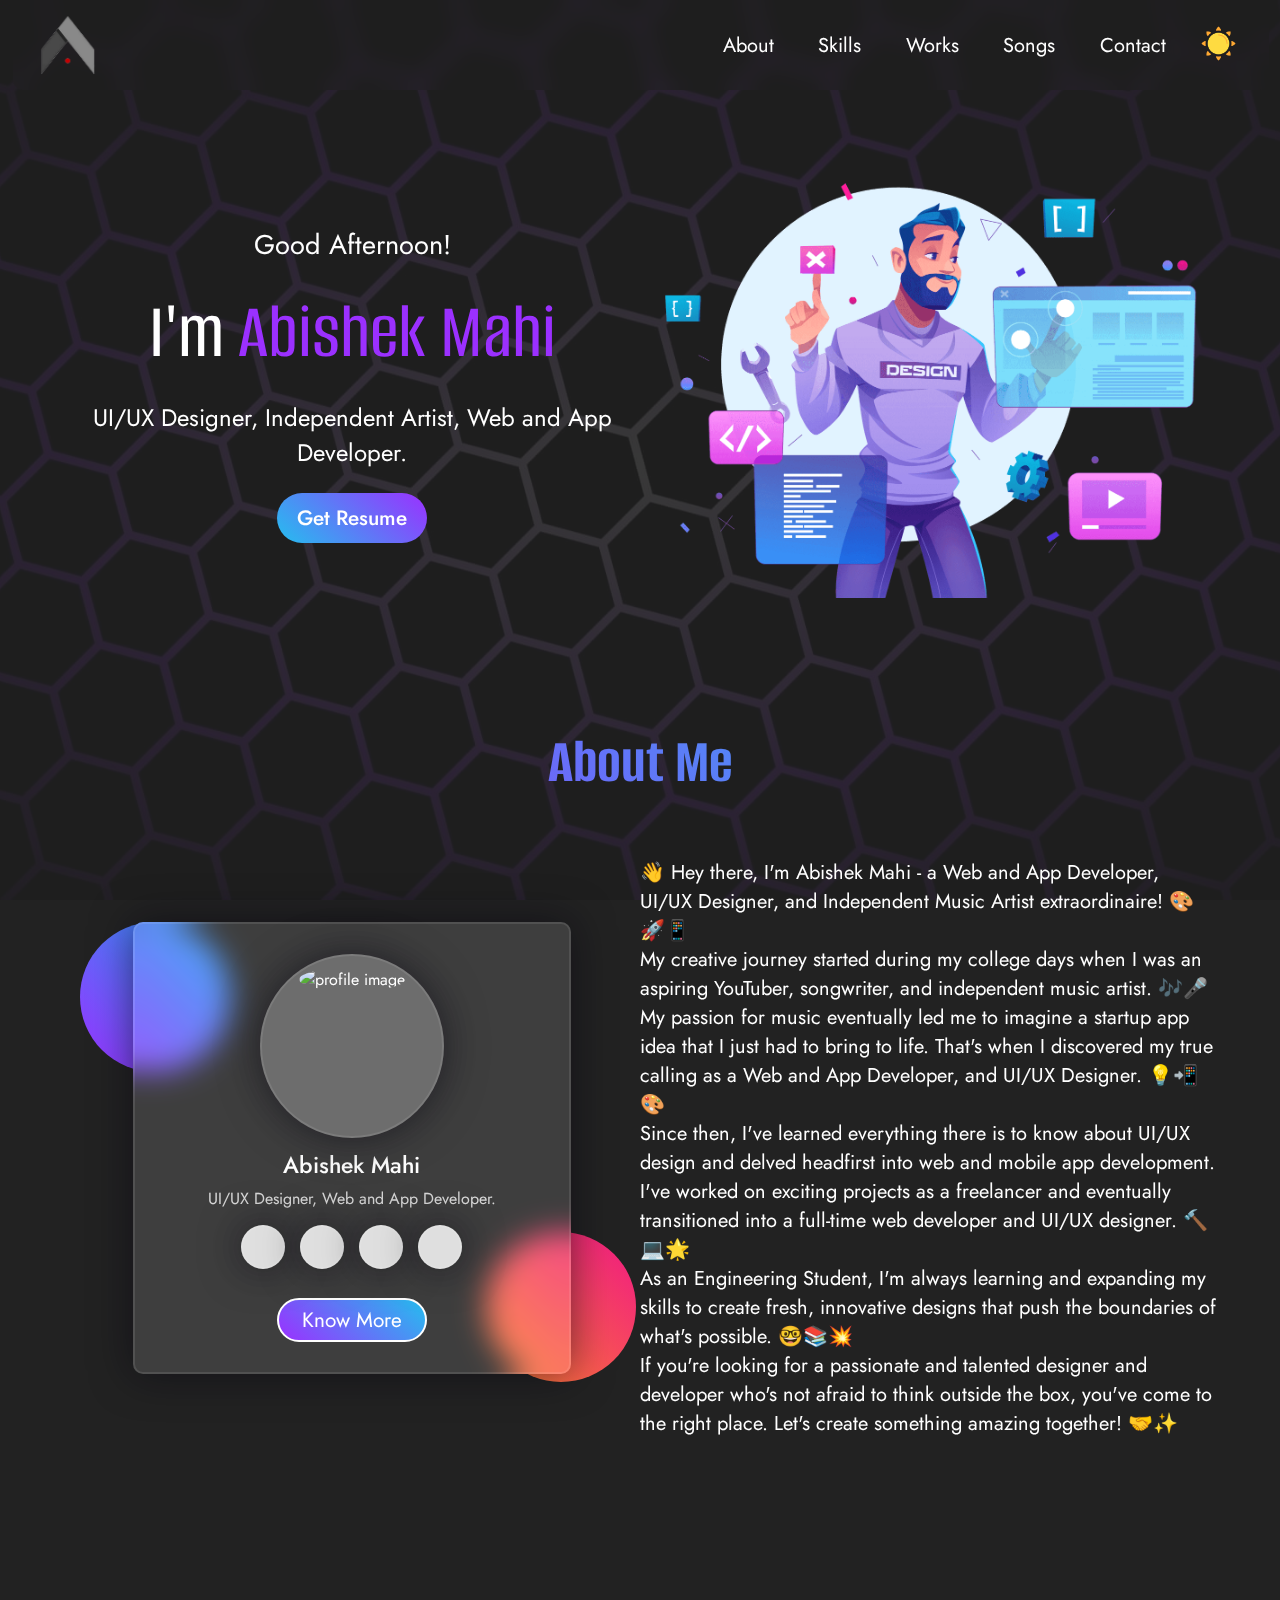
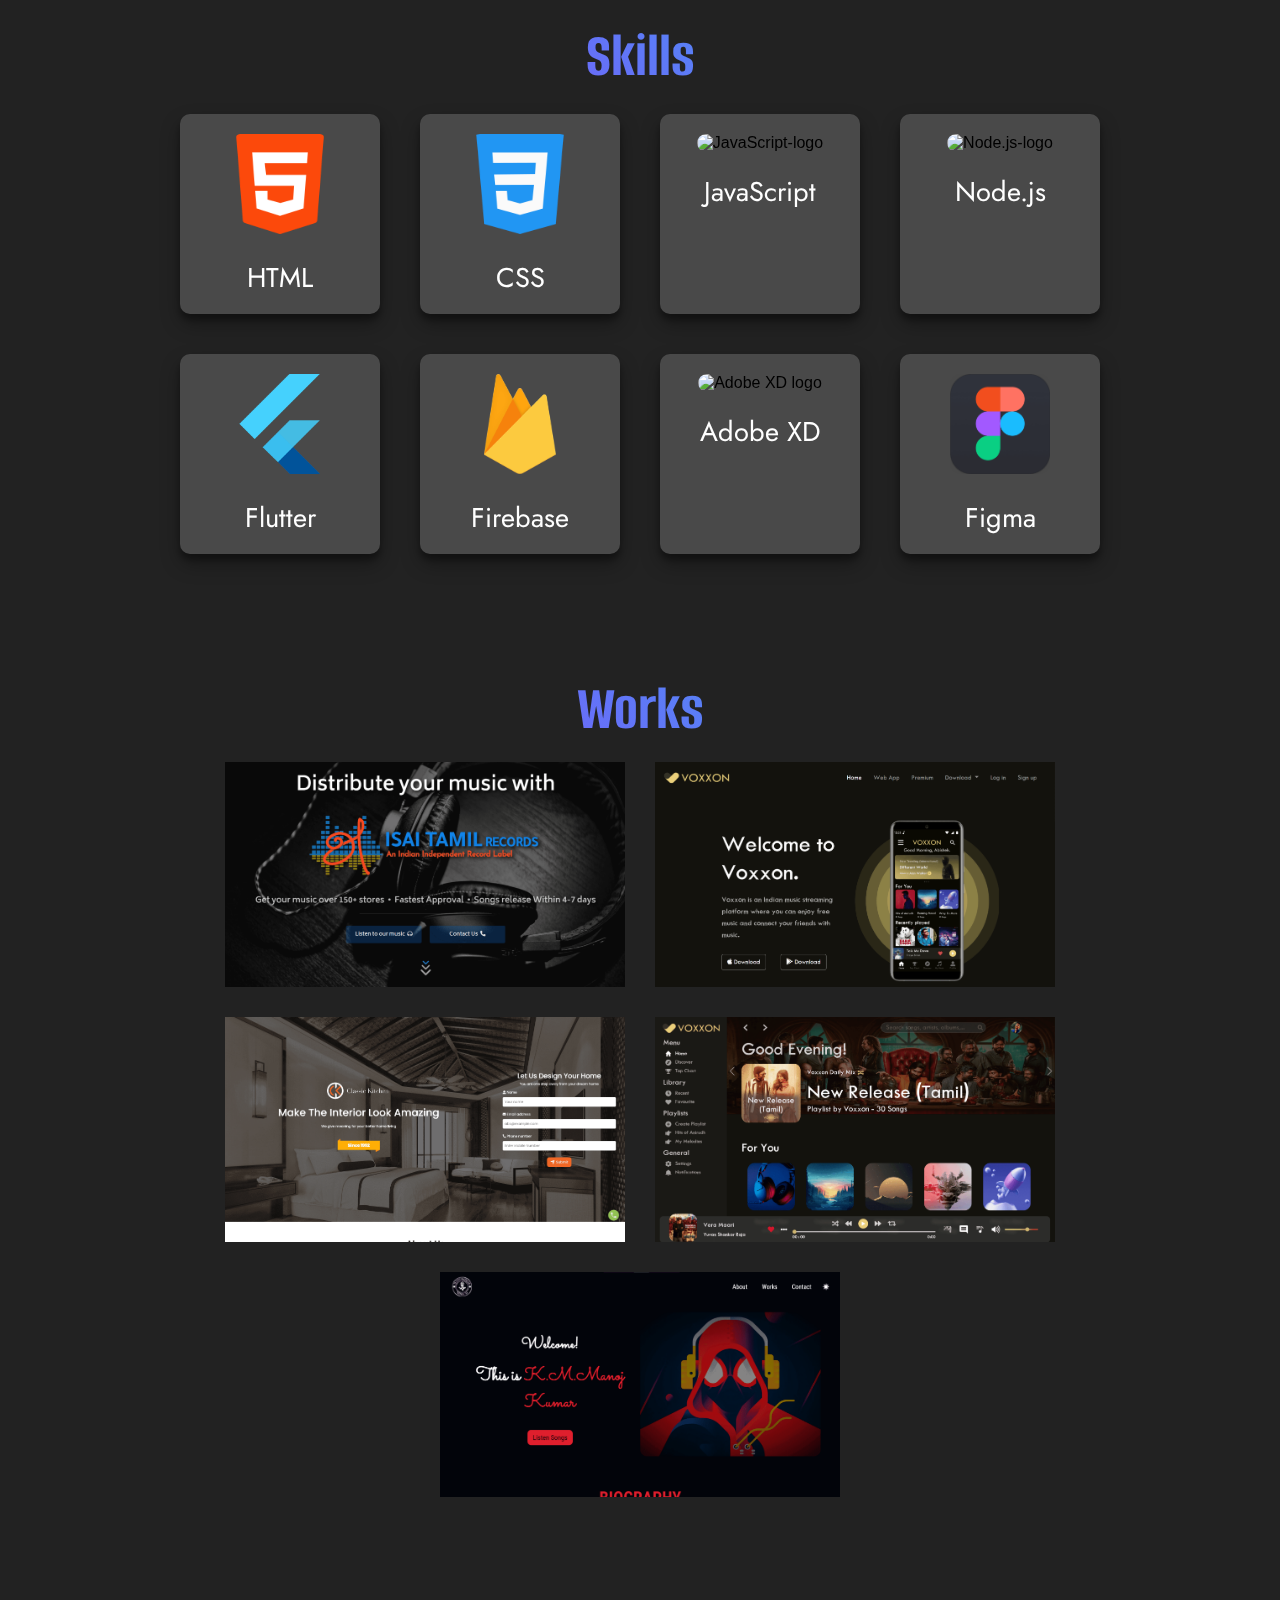
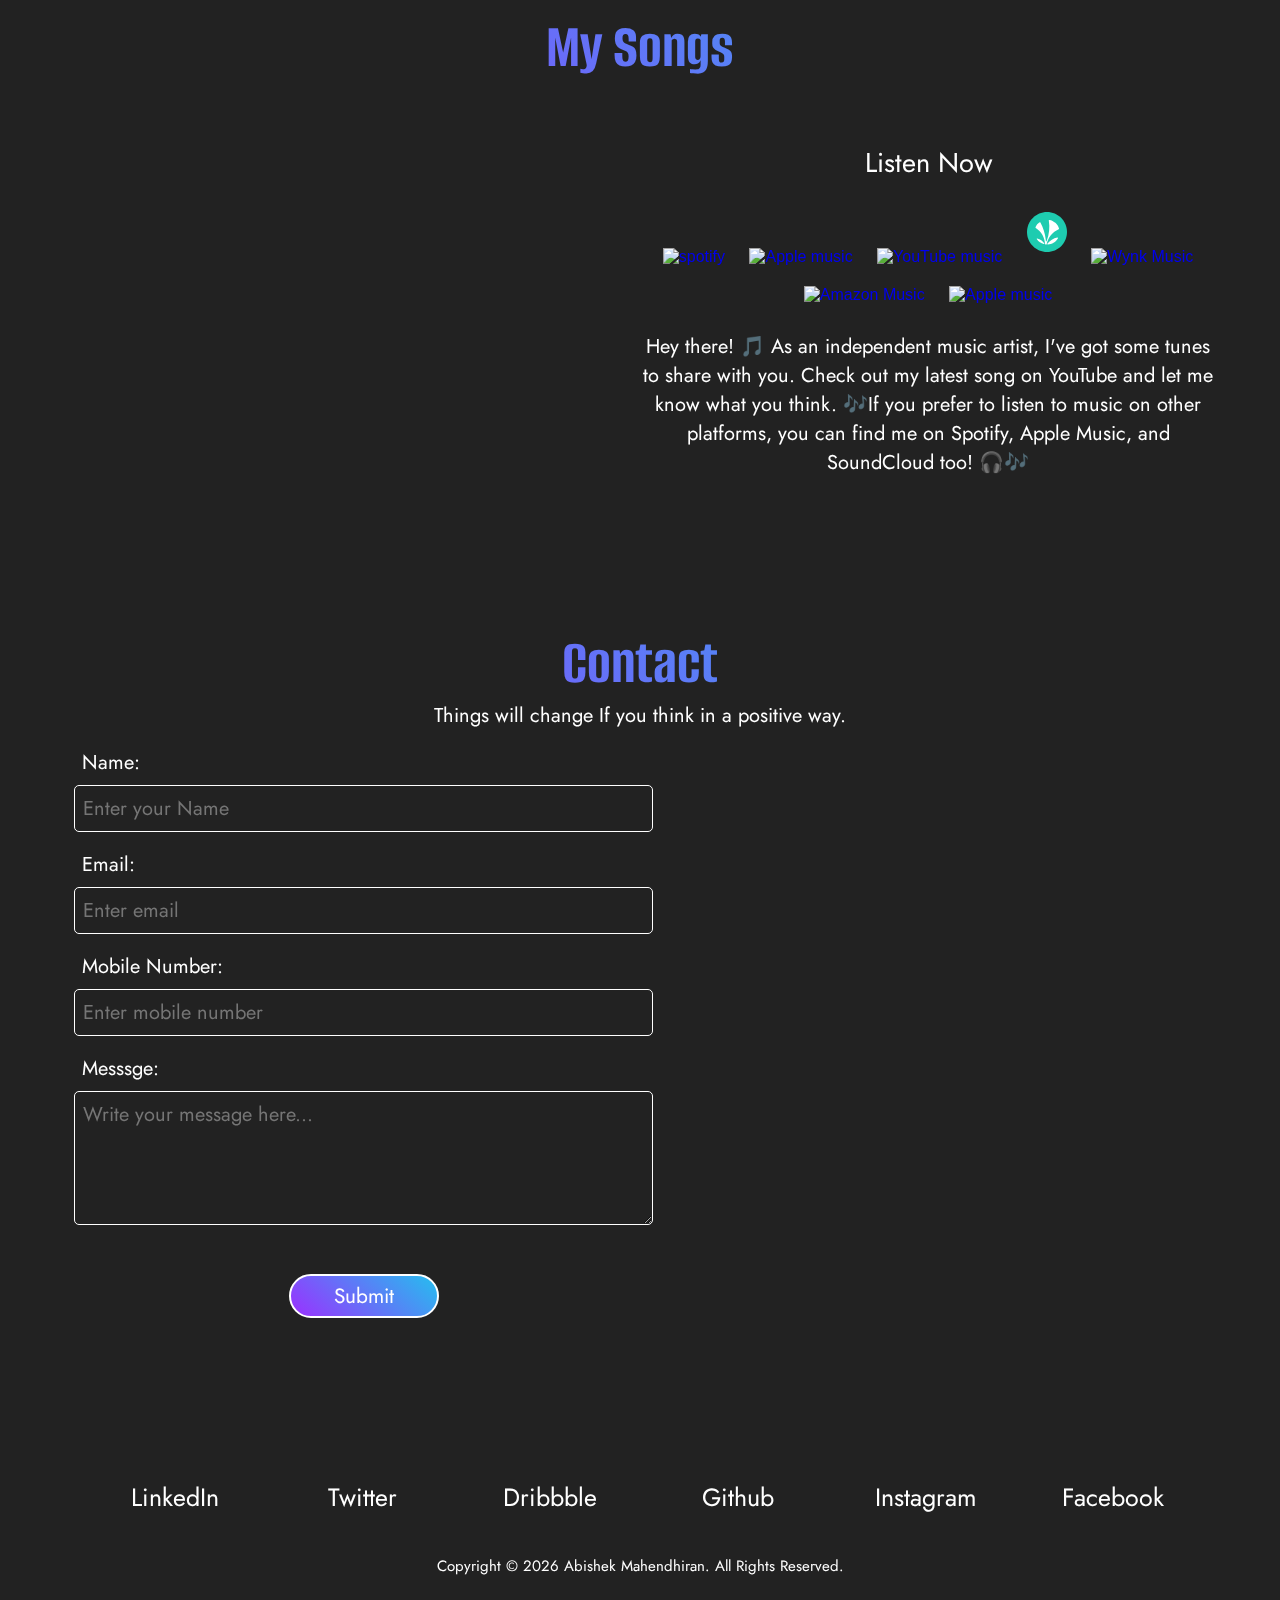
==== index.html @ 8db704c7 "node added to skills" ====
<!DOCTYPE html>
<html lang="en">

<head>
    <meta charset="UTF-8">
    <meta http-equiv="X-UA-Compatible" content="IE=edge">
    <meta name="viewport" content="width=device-width, initial-scale=1.0">
    <title>Abishek Mahi - Portfolio</title>
    <link rel="icon" type="icon" href="favicon.ico">
    <meta name="google-site-verification" content="Blu8OylqQAt1-Wk68IDbuhHdRvdyDNrObZx1v1M6JUk" />
    <meta name="description"
        content="Abishek Mahi is an Independent artist, Web Developer, UI/UX Designer and App Developer." />
    <meta name="keywords"
        content="Abishek Mahi,Abishek, artist Abishek Mahi, Abishek Mahi bio, Abishek Mahendhiran, Abishek Mahi, About Abishek Mahi, musician, Independent artist, music director Abishek Mahi, indian music artist">
    <meta name="theme-color" content="#9b30ff">
    <meta property="og:type" content="websites" />
    <meta data-n-head="ssr" data-hid="og:image" name="og:image" content="Images/icon.png">
    <meta property="og:site_name" content="Abishek Mahi">
    <meta property="og:url" content="https://abishekmahi.github.io/portfolio/">
    <meta data-n-head="ssr" data-hid="og:url" name="og:url" content="https://abishekmahi.github.io/portfolio/">
    <meta data-n-head="ssr" data-hid="og:site_name" name="og:site_name" content="Abishek Mahi">
    <meta data-n-head="ssr" data-hid="twitter:site" name="twitter:site" content="@AbishekMahi0708">
    <meta data-n-head="ssr" data-hid="twitter:creator" name="twitter:creator" content="@AbishekMahi0708">
    <!-- css -->
    <link rel="stylesheet" href="css/style.css">
    <link rel="stylesheet" href="css/mobile.css">
</head>

<body onload="loader()">
    <div id="loader">
        <lottie-player src="https://assets7.lottiefiles.com/packages/lf20_a2chheio.json" background="transparent"
            speed="1" loop autoplay>
        </lottie-player>
    </div>
    <div style="display:none;" id="main">

        <!-- background img -->
        <img class="lap-back" src="images/back.jpg" loading="lazy" alt="">
        <img class="mob-back" src="images/back mob.jpg" loading="lazy" alt="">

        <!-- home -->
        <div class="top">
            <!-- navbar -->
            <nav>
                <a class="logo" href=""><img src="images/Abi icon.png" title="Abishek Mahi Logo" loading="lazy"
                        alt="Abishek_Mahi_logo"></a>
                <ul>
                    <li><a title="About" href="index.html#about">About</a></li>
                    <li><a title="Skills" href="index.html#skills">Skills</a></li>
                    <li><a title="Works" href="index.html#works">Works</a></li>
                    <li><a title="Songs" href="index.html#songs">Songs</a></li>
                    <li><a title="Contact" href="index.html#contact">Contact</a></li>
                </ul>
                <div title="Change Theme" class="nav-icons">
                    <img src="images/sun.png" id="daynight">
                    <i id="menu" class="top-icons fas fa-bars"></i>
                </div>
            </nav>

            <div class="menu_slider menu_close">
                <div class="menu-open-top">
                    <a class="logo" href=""><img src="images/Abi icon.png" loading="lazy" alt="Abishek_Mahi_logo"></a>
                    <i id="menu_back" class="fas fa-times"></i>
                </div>
                <ul>
                    <li><a title="About" href="index.html#about">About</a></li>
                    <li><a title="Skills" href="index.html#skills">Skills</a></li>
                    <li><a title="Works" href="index.html#works">Works</a></li>
                    <li><a title="Songs" href="index.html#songs">Songs</a></li>
                    <li><a title="Contact" href="index.html#contact">Contact</a></li>
                </ul>
            </div>

            <!-- topcontent -->
            <div id="home" class="topcontent">
                <div class="toptext">
                    <h3 id="autoGreetings"></h3>
                    <h1>I'm <span class="abi">Abishek Mahi</span></h1>
                    <p class="toppara">UI/UX Designer, Independent Artist, Web and App Developer.</p>
                    <a title="Get Resume" href="Abishek M Resume - 20 Jan 2023.pdf"><button class="getbtn">Get
                            Resume</button></a>
                </div>
                <div class="topimg">
                    <img class="img1" src="images/developer.png" loading="lazy" alt="">
                </div>
            </div>
        </div>

        <!-- About -->
        <div id="about">
            <h2>About Me</h2>
            <div class="abt-row">
                <div class="abt-card">
                    <div class="background">
                        <div class="shape"></div>
                        <div class="shape"></div>
                    </div>
                    <div class="wrapper">
                        <div class="img-area">
                            <div class="inner-area">
                                <img title="Abishek Mahi" src="https://i.postimg.cc/0jt0T6bY/Abishek-Mahi.jpg"
                                    loading="lazy" alt="profile image">
                            </div>
                        </div>

                        <div class="name">Abishek Mahi</div>
                        <div class="about">
                            UI/UX Designer, Web and App Developer.
                        </div>
                        <div class="social-icons">
                            <a href="https://www.youtube.com/c/AbishekMahi/"><i style="color: #FF0000;"
                                    class="fab fa-youtube"></i></a>
                            <a href="https://open.spotify.com/artist/6qub72ZQpOzA200OojDwg3"><i style="color: #1ED760;"
                                    class="fab fa-spotify"></i></a>
                            <a href="https://www.instagram.com/abishek_mahi"><i style="color: #ea4c89;"
                                    class="fab fa-instagram"></i></a>
                            <a href="https://www.linkedin.com/in/abishekmahi"><i style="color: #007BB5;"
                                    class="fab fa-linkedin"></i></a>

                        </div>
                        <a target="_blank" title="Know More" href="https://g.co/kgs/PVmCHF"><button
                                class="more-btn">Know
                                More</button>
                        </a>
                    </div>
                </div>

                <div class="abt-txt">
                    <p>
                        👋 Hey there, I'm Abishek Mahi - a Web and App Developer, UI/UX Designer, and Independent Music
                        Artist extraordinaire! 🎨🚀📱<br>

                        My creative journey started during my college days when I was an aspiring YouTuber, songwriter,
                        and independent music artist. 🎶🎤 My passion for music eventually led me to imagine a startup
                        app idea that I just had to bring to life. That's when I discovered my true calling as a Web and
                        App Developer, and UI/UX Designer. 💡📲🎨<br>

                        Since then, I've learned everything there is to know about UI/UX design and delved headfirst
                        into web and mobile app development. I've worked on exciting projects as a freelancer and
                        eventually transitioned into a full-time web developer and UI/UX designer. 🔨💻🌟 <br>

                        As an Engineering Student, I'm always learning and expanding my skills to create fresh,
                        innovative designs that push the boundaries of what's possible. 🤓📚💥 <br>

                        If you're looking for a passionate and talented designer and developer who's not afraid to think
                        outside the box, you've come to the right place. Let's create something amazing together! 🤝✨
                    </p>
                    <!-- <p>Hello Guys 👋, this is Abishek Mahendhiran (Abishek Mahi). I am a Web Developer, App Developer,
                        UI/UX Designer and Independent Artist. I started my career as a YouTuber and as a Songwriter
                        during my college days. Until my college 3rd year I'm not even a programmer, then I started
                        learning UI/UX to design the startup app idea that sticks in my mind. Later I tried to change
                        that design
                        to the working prototype and yes that's the point I started my web and mobile app developing
                        journey. As a freelancer I had worked in many projects I learned more from that.
                        Currently, I am working as a full time web developer and UI/UX designer.
                        <br> But as an Engineering Student, I learn a lot every day!</p> 
                    Hello Guys, this is Abishek Mahendhiran (Abishek Mahi). I am a Web Developer, App Developer,
                    UI/UX Designer and the Founder of India Music Label “Isai Tamil Records”.
                    Main motto of our company is to help independent artists and content creators through worldwide.
                    I started my career as a YouTuber and as a Songwriter. But I can't promote Myself as a content
                    creator. Then I Started My new independent Record Label (Isai Tamil Records) to help to distribute
                    and promote the independent artist's songs and albums.
                    But as an Engineering Student, I learn a lot every day!-->
                </div>
            </div>
        </div>

        <!-- Skills -->
        <div id="skills" class="skills">
            <h2>Skills</h2>
            <div class="cards">
                <div title="HTML" class="skill-card">
                    <img class="skill-img" src="images/html-5.png" loading="lazy" alt="HTML Logo">
                    <h3>HTML</h3>
                </div>
                <div title="CSS" class="skill-card">
                    <img class="skill-img" src="images/css-3.png" loading="lazy" alt="CSS Logo">
                    <h3>CSS</h3>
                </div>
                <div title="JavaScript" class="skill-card">
                    <img class="skill-img" src="https://upload.wikimedia.org/wikipedia/commons/6/6a/JavaScript-logo.png"
                        loading="lazy" alt="JavaScript-logo">
                    <h3>JavaScript</h3>
                </div>
                <div title="Node.js" class="skill-card">
                    <img class="skill-img" src="https://erdincuzun.com/wp-content/uploads/svg/nodejs.svg" loading="lazy"
                        alt="Node.js-logo">
                    <h3>Node.js</h3>
                </div>
                <div title="Flutter" class="skill-card">
                    <img class="skill-img" src="images/flutter.png" loading="lazy" alt="Flutter Logo">
                    <h3>Flutter</h3>
                </div>
                <div title="Firebase" class="skill-card">
                    <img class="skill-img" src="images/firebase.png" loading="lazy" alt="Firebase Logo">
                    <h3>Firebase</h3>
                </div>
                <div title="Adobe XD" class="skill-card">
                    <img class="skill-img"
                        src="https://play-lh.googleusercontent.com/kaox1VteLsWAuNxPxhm8t4llaoyFhxzDjo9g4Hdf92bKdT_Sn6Yrdku6rApuc5ktirw"
                        loading="lazy" alt="Adobe XD logo">
                    <h3>Adobe XD</h3>
                </div>
                <div title="Figma" class="skill-card">
                    <img class="skill-img" src="images/figma.png" loading="lazy" alt="Figma Logo">
                    <h3>Figma</h3>
                </div>
            </div>
        </div>

        <!-- Works -->
        <div id="works">
            <h2>Works</h2>

            <div class="work-cards">
                <div title="Isai Tamil Records" class="container">
                    <img src="images/itr.png" loading="lazy" alt="Isai Tamil Records" class="works-img"
                        style="width:100%">
                    <div class="middle">
                        <a target="_blank" href="https://isaitamilrecords.com/"><button class="site-btn"><i
                                    class="fas fa-globe"></i>View site</button></a>
                    </div>
                </div>
                <div title="Voxxon" class="container">
                    <img src="images/voxxon home.png" loading="lazy" alt="Voxxon" class="works-img" style="width:100%">
                    <div class="middle">
                        <a target="_blank" href="https://abishekmahi.github.io/voxxon/"><button class="site-btn"><i
                                    class="fas fa-globe"></i>View site</button></a>
                    </div>
                </div>
                <div title="Classic Kitchen Landing" class="container">
                    <img src="images/ck.png" loading="lazy" alt="Classic Kitchen Landing" class="works-img"
                        style="width:100%">
                    <div class="middle">
                        <a target="_blank" href="https://classickitchen.in/interiorDesigner/"><button
                                class="site-btn"><i class="fas fa-globe"></i>View site</button></a>
                    </div>
                </div>
                <div title="Voxxon player" class="container">
                    <img src="images/voxxon player.png" loading="lazy" alt="Voxxon player" class="works-img"
                        style="width:100%">
                    <div class="middle">
                        <a target="_blank" href="https://abishekmahi.github.io/voxxon/webapp"><button
                                class="site-btn"><i class="fas fa-globe"></i>View site</button></a>
                    </div>
                </div>
                <div title="K.M.Manojkumar" class="container">
                    <img src="images/kmm.png" loading="lazy" alt="K.M.Manojkumar" class="works-img" style="width:100%">
                    <div class="middle">
                        <a target="_blank" href="https://abishekmahi.github.io/kmmanojkumar/"><button
                                class="site-btn"><i class="fas fa-globe"></i>View site</button></a>
                    </div>
                </div>
            </div>
        </div>

        <!-- music -->
        <div id="songs">
            <h2>My Songs</h2>
            <div class="abt-row">
                <div class="abt-card ">
                    <div class="vid-cont">
                        <iframe class="video" src="https://www.youtube.com/embed/QVRit_WzZxk" frameborder="0"
                            allowfullscreen></iframe>
                    </div>
                </div>
                <div class="abt-txt" style="text-align: center;">
                    <h3>Listen Now</h3>
                    <div class="music-icons">
                        <a title="Spotify" target="_blank"
                            href="https://open.spotify.com/track/58VwCBQbj6N4i6i3Av7UdQ"><img width="40" loading="lazy"
                                src="https://cdn-icons-png.flaticon.com/512/174/174872.png" alt="spotify"></a>
                        <a title="Apple Music" target="_blank"
                            href="https://music.apple.com/in/album/dhooram-pogindrai-feat-sibi-chakravarthi/1580180527?i=1580180529"><img
                                width="40" loading="lazy" src="https://music.apple.com/assets/favicon/favicon-180.png"
                                alt="Apple music"></a>
                        <a title="YouTube Music" target="_blank"
                            href="https://music.youtube.com/watch?v=7m4AQy1QlSA&feature=share"><img width="40"
                                loading="lazy" src="https://music.youtube.com/img/favicon_144.png"
                                alt="YouTube music"></a>
                        <a title="JioSaavn" target="_blank"
                            href="https://www.jiosaavn.com/song/Dhooram-Pogindrai/SAkOQEBAdQQ?autoplay=enabled"><img
                                width="40" loading="lazy" src="images/jiosaavn.svg" alt="JioSaavn"></a>
                        <a title="Wynk Music" target="_blank"
                            href="https://wynk.in/music/song/dhooram-pogindrai/ab_5059552189744_UKJ8H2103069?autoplay=true"><img
                                width="40" loading="lazy"
                                src="https://wynk.in/_next/static/media/icon-384x384.522e458f.png" alt="Wynk Music"></a>
                        <a title="Amazon Music" target="_blank"
                            href="https://music.amazon.in/albums/B09BTS335G?marketplaceId=A3K6Y4MI8GDYMT&musicTerritory=IN&ref=dm_sh_hpgSBMvBPkhGOAHQVIcrjnPWR"><img
                                width="40" loading="lazy"
                                src="https://d5fx445wy2wpk.cloudfront.net/icons/amznMusic_favicon.png"
                                alt="Amazon Music"></a>
                        <a title="Resso" target="_blank" href="https://m.resso.com/Zs8Lc1W1x/"><img width="40"
                                loading="lazy" src="https://lf16-fe.resso.me/obj/anote-fe/img/favicon-resso-renew.png"
                                alt="Apple music"></a>

                    </div> <br>
                    <p>Hey there! 🎵 As an independent music artist, I've got some tunes to share with you. Check out my
                        latest song on YouTube and let me know what you think. 🎶If you prefer to listen to music on
                        other platforms, you can find me on Spotify, Apple Music, and SoundCloud too! 🎧🎶</p>
                </div>
            </div>

        </div>

        <!-- contact -->
        <div id="contact">
            <h2>Contact</h2>
            <p>Things will change If you think in a positive way.</p>
            <div class="form-row">
                <lottie-player class="msg-lottie" src="https://assets1.lottiefiles.com/private_files/lf30_egxsy0o3.json"
                    background="transparent" speed="1" loop autoplay>
                </lottie-player>
                <form class="gform pure-form pure-form-stacked" method="POST" data-email="abishekmas0708@gmail.com"
                    action="https://script.google.com/macros/s/AKfycbxSwDF4gxDsz-myv-yreoQy7iJfExe3Rif_8zUSwtUOERcRe-FuumDPbSFWLwAOZZWL/exec">
                    <div class="form-elements">

                        <div class="form-content">
                            <label for="name">Name:</label>
                            <input name="name" type="text" id="name" required="" placeholder="Enter your Name">
                        </div>
                        <div class="form-content">
                            <label for="email">Email:</label>
                            <input name="email " type="email" required="" placeholder="Enter email">
                        </div>
                        <div class="form-content">
                            <label for="mobile">Mobile Number:</label>
                            <input name="phone" type="tel" required="" placeholder="Enter mobile number">
                        </div>
                        <div class="form-content">
                            <label for="messege">Messsge:</label>
                            <textarea name="message" required="" rows="4" placeholder="Write your message here..."
                                cols="4"></textarea>
                        </div>
                        <br>
                        <div class="form-content submit">
                            <input id="button" onclick="myFunction()" class="more-btn" type="submit" value="Submit">
                        </div>
                    </div>
                    <!-- -->
                    <!-- Thankyou_message --><br>
                    <div class="thankyou_message" style="display:none;">
                        <center>
                            <div class="thanks" style="padding: 0; width: 20rem;">
                                <lottie-player src="https://assets7.lottiefiles.com/packages/lf20_m3ixidnq.json"
                                    background="transparent" speed="1" loop autoplay>
                                </lottie-player>
                            </div>
                        </center>
                        <h3>Thank You, <span id="demo"></span>
                            <script>
                                function myFunction() {
                                    var x = document.getElementById("name").value;
                                    document.getElementById("demo").innerHTML = x;
                                }
                            </script>
                            <br> Your form submitted succesfully.
                        </h3>
                        <br>
                        <!-- <a href="index.html"><button class="more-btn">Submit again</button></a> -->
                    </div>
                </form>
            </div>

        </div>
        <div class="bottom">
            <div class="footlink">
                <a class="footer-link li" href="https://www.linkedin.com/in/abishekmahi"><i
                        class="fab fa-linkedin"></i>LinkedIn</a>
                <a class="footer-link tw" href="https://twitter.com/AbishekMahi0708"><i class="fab fa-twitter"
                        aria-hidden="true"></i>Twitter</a>
                <a class="footer-link db" href="https://dribbble.com/abishekmahi"><i
                        class="fab fa-dribbble"></i>Dribbble</a>
                <a class="footer-link gh" href="https://github.com/AbishekMahi"><i class="fab fa-github"></i>Github</a>
                <a class="footer-link ig" href="https://www.instagram.com/abishek_mahi"><i
                        class="fab fa-instagram"></i>Instagram</a>
                <a class="footer-link fb" href="https://facebook.com/AbishekMahi0708"><i
                        class="fab fa-facebook"></i>Facebook</a>
            </div>
            <p>Copyright © <g id="year"></g> Abishek Mahendhiran. All Rights Reserved.</p>

        </div>
    </div>
    <script data-cfasync="false" type="text/javascript">
        (function () {
            function validEmail(email) {
                var re = /^([\w-]+(?:\.[\w-]+)*)@((?:[\w-]+\.)*\w[\w-]{0,66})\.([a-z]{2,6}(?:\.[a-z]{2})?)$/i;
                return re.test(email);
            }

            function validateHuman(honeypot) {
                if (honeypot) {
                    console.log("Robot Detected!");
                    return true;
                } else {
                    console.log("Welcome Human!");
                }
            }

            function getFormData(form) {
                var elements = form.elements;

                var fields = Object.keys(elements).filter(function (k) {
                    return (elements[k].name !== "honeypot");
                }).map(function (k) {
                    if (elements[k].name !== undefined) {
                        return elements[k].name;
                    } else if (elements[k].length > 0) {
                        return elements[k].item(0).name;
                    }
                }).filter(function (item, pos, self) {
                    return self.indexOf(item) == pos && item;
                });

                var formData = {};
                fields.forEach(function (name) {
                    var element = elements[name];
                    formData[name] = element.value;
                    if (element.length) {
                        var data = [];
                        for (var i = 0; i < element.length; i++) {
                            var item = element.item(i);
                            if (item.checked || item.selected) {
                                data.push(item.value);
                            }
                        }
                        formData[name] = data.join(', ');
                    }
                });

                // add form-specific values into the data
                formData.formDataNameOrder = JSON.stringify(fields);
                formData.formGoogleSheetName = form.dataset.sheet || "Sheet1"; // default sheet name
                formData.formGoogleSendEmail = form.dataset.email || ""; // no email by default

                console.log(formData);
                return formData;
            }

            function handleFormSubmit(event) {
                event.preventDefault();
                var form = event.target;
                var data = getFormData(form);
                if (data.email && !validEmail(data.email)) {
                    var invalidEmail = form.querySelector(".email-invalid");
                    if (invalidEmail) {
                        invalidEmail.style.display = "block";
                        return false;
                    }
                } else {
                    disableAllButtons(form);
                    var url = form.action;
                    var xhr = new XMLHttpRequest();
                    xhr.open('POST', url);
                    xhr.setRequestHeader("Content-Type", "application/x-www-form-urlencoded");
                    xhr.onreadystatechange = function () {
                        console.log(xhr.status, xhr.statusText);
                        console.log(xhr.responseText);
                        var formElements = form.querySelector(".form-elements")
                        if (formElements) {
                            formElements.style.display = "none"; // hide form
                        }
                        var thankYouMessage = form.querySelector(".thankyou_message");
                        if (thankYouMessage) {
                            thankYouMessage.style.display = "block";
                        }
                        return;
                    };
                    var encoded = Object.keys(data).map(function (k) {
                        return encodeURIComponent(k) + "=" + encodeURIComponent(data[k]);
                    }).join('&');
                    xhr.send(encoded);
                }
            }

            function loaded() {
                console.log("Contact form submission handler loaded successfully.");
                var forms = document.querySelectorAll("form.gform");
                for (var i = 0; i < forms.length; i++) {
                    forms[i].addEventListener("submit", handleFormSubmit, false);
                }
            };
            document.addEventListener("DOMContentLoaded", loaded, false);

            function disableAllButtons(form) {
                var buttons = form.querySelectorAll("#button");
                for (var i = 0; i < buttons.length; i++) {
                    buttons[i].disabled = true;
                }
            }
        })();
    </script>
    <script src="https://kit.fontawesome.com/0b889a295e.js" crossorigin="anonymous"></script>

    <script>
        // Day and Night
        var daynight = document.getElementById("daynight");
        daynight.onclick = function () {
            document.body.classList.toggle("dark_mode");
            if (document.body.classList.contains("dark_mode")) {
                daynight.src = "images/moon.png"
            } else {
                daynight.src = "images/sun.png"
            }
        }

        // access menu button
        const menuBtn = document.querySelector('#menu');
        const menuSection = document.querySelector('.menu_slider');
        menuBtn.addEventListener('click', () => {
            menuSection.classList.add('menu_open');
        })
        // back from menu to home
        const menuToHomeBtn = document.querySelector('#menu_back');
        menuToHomeBtn.addEventListener('click', () => {
            menuSection.classList.remove('menu_open');
        })

        // Greatings
        var myDate = new Date();
        var hrs = myDate.getHours();
        var greet;
        if (hrs < 12)
            greet = 'Good Morning!';
        else if (hrs >= 12 && hrs <= 17)
            greet = 'Good Afternoon!';
        else if (hrs >= 17 && hrs <= 24)
            greet = 'Good Evening!';
        document.getElementById('autoGreetings').innerHTML = '<h3>' + greet + '</h3>';

        // year change
        const d = new Date();
        let year = d.getFullYear();
        document.getElementById("year").innerHTML = year;
    </script>
    <script src="https://unpkg.com/@lottiefiles/lottie-player@latest/dist/lottie-player.js"></script>
    <script src="https://ajax.googleapis.com/ajax/libs/jquery/3.5.1/jquery.min.js"></script>
    <script>
        var myVar;

        function loader() {
            myVar = setTimeout(showPage);
        }

        function showPage() {
            document.getElementById("loader").style.display = "none";
            document.getElementById("main").style.display = "block";
        }
    </script>
</body>

</html>
---- css/style.css ----
@import url('https://fonts.googleapis.com/css2?family=Sacramento&display=swap');
@import url('https://fonts.googleapis.com/css2?family=Jost:ital,wght@0,300;0,400;0,500;0,600;0,700;0,800;1,300;1,400;1,500;1,600;1,700;1,800&display=swap');
@import url('https://fonts.googleapis.com/css2?family=Satisfy&display=swap');
@import url('https://fonts.googleapis.com/css2?family=Alumni+Sans:ital,wght@0,100;0,200;0,300;0,400;0,500;0,600;0,700;0,800;0,900;1,100;1,200;1,300;1,400;1,500;1,600;1,700;1,800;1,900&display=swap');

* {
    margin: 0;
    padding: 0;
    scroll-behavior: smooth;
}

::selection {
    color: #ffffff;
    background-color: #9b30ff;
    text-shadow: #33322f;
}

/*******   Scrollbar   *******/

::-webkit-scrollbar {
    width: 10px;
}

::-webkit-scrollbar-track {
    border-radius: 10px;
}

::-webkit-scrollbar-thumb {
    background: rgba(83, 83, 83, 0.5);
    border-radius: 10px;
    opacity: 60%;
}

::-webkit-scrollbar-thumb:hover {
    background-color: rgba(77, 77, 77, 0.76);
}

body {
    font-family: Arial, Helvetica, sans-serif;
    background-color: var(--primary-color);
}

#loader {
    position: absolute;
    border-radius: 50%;
    left: 50%;
    top: 50%;
    z-index: 1;
    width: 200px;
    margin: -100px 0 0 -100px;
}

.dark_mode {
    --primary-color: #ffffff;
    --secondary-color: #201929;
}

:root {
    --primary-color: #222222;
    --secondary-color: #ffffff;
}

.top {
    height: 90%;
    width: 100%;
}

.lap-back {
    height: 100%;
    width: 100%;
    z-index: -1;
    opacity: 10%;
    position: fixed;
    object-fit: cover;
}

ul {
    list-style: none;
}

.mob-back {
    height: 100%;
    width: 100%;
    z-index: -1;
    opacity: 0%;
    position: fixed;
    object-fit: cover;
}

.logo {
    height: 70px;
}

.logo img {
    height: 60px;
    width: 60px;
    margin: 5px;
    align-items: center;
}

nav {
    position: fixed;
    top: 0;
    right: 10;
    left: 1%;
    padding: 10px 20px;
    width: 95%;
    backdrop-filter: blur(10px);
    border-radius: 10px;
    z-index: 9;
    display: flex;
    align-items: center;
    justify-content: space-between;
}

nav ul {
    padding: 0;
    flex: 1;
    text-align: right;
}

nav ul li {
    list-style: none;
    display: inline-block;
    margin: 10px 20px;
}

ul li a {
    text-decoration: none;
    color: var(--secondary-color);
    font-family: 'Jost', sans-serif;
    font-size: 20px;
    transition: 300ms;
}

ul li a:hover {
    color: #9b30ff;
    text-decoration: underline;
}

#daynight {
    width: 35px;
    padding: 5px;
    margin-left: 10px;
    cursor: pointer;
}

#daynight:hover {
    border-radius: 50%;
    background-color: #a8a8a8;
}

.topcontent {
    margin: 1% 5% 0 5%;
    padding-top: 10%;
    display: flex;
    flex-direction: row;
    -ms-flex-direction: row;
    flex-wrap: wrap;
}

a {
    text-decoration: none;
}

.toptext {
    width: 50%;
    text-align: center;
    margin: auto;
    font-family: 'Alumni Sans', sans-serif;
}


h1,
h2,
h3,
h4,
h5,
h6,
p {
    color: var(--secondary-color);
}

h1 {
    font-size: 5rem;
    font-weight: 500;
    margin: 20px auto;
}

h3 {
    font-size: 3rem;
    font-weight: 400;
    margin: 0px auto 20px;
}

.abi {
    color: #9b30ff;
    margin: 20px auto;
}

.toppara {
    font-size: 1.5rem;
    font-family: 'Jost', sans-serif;
}

.getbtn {
    margin-top: 4%;
    padding: 10px 20px;
    font-size: 1.3rem;
    font-weight: 500;
    font-family: 'Jost', sans-serif;
    color: #ffffff;
    border: 0;
    border-radius: 80px;
    cursor: pointer;
    background: linear-gradient(42deg, #25BEEF 0%, #9b30ff 100%) !important;
    transition: 300ms;
}

.getbtn:hover {
    transform: scale(1.1);
    background: linear-gradient(42deg, #9b30ff 0%, #25BEEF 100%) !important;
    box-shadow: #201929;
}

.topimg {
    display: flex;
    align-items: center;
    justify-content: center;
    width: 50%;
}

.img1 {
    width: 100%;
    min-width: 75%;
    margin: 0 auto 5% auto;
}

/* about */
#about {
    padding: 7.5% 5% 2%;
    text-align: center;
}

.abt-row {
    width: 100%;
    margin: 5% auto !important;
    display: flex;
    flex-direction: row;
    flex-wrap: wrap;
}

.abt-card {
    width: 50%;
    display: flex;
    flex-direction: column;
    align-items: center;
    justify-content: center;
}

.abt-txt {
    width: 50%;
    display: flex;
    flex-direction: column;
    justify-content: center;
    text-align: start;
}

.background .shape {
    height: 150px;
    width: 150px;
    position: absolute;
    border-radius: 50%;
    z-index: -1;
}

.shape:first-child {
    background: linear-gradient(45deg, #9b30ff,
            #23a2f6);
    left: 80px;
    /* top: 130%; */
}

.shape:last-child {
    background: linear-gradient(45deg,
            #ff822f,
            #f01984);
    left: 38%;
    top: 77rem;
}

.wrapper,
.wrapper .img-area,
.social-icons a,
.buttons button {
    background-color: rgba(255, 255, 255, 0.13);
    border-radius: 10px;
    backdrop-filter: blur(15px);
    border: 2px solid rgba(255, 255, 255, 0.1);
    box-shadow: 0 0 40px rgba(8, 7, 16, 0.6);
}

.wrapper {
    position: relative;
    font-family: 'Jost', sans-serif;
    color: var(--secondary-color) !important;
    width: 65%;
    padding: 30px;
    border-radius: 10px;
    display: flex;
    align-items: center;
    justify-content: center;
    flex-direction: column;
    transition: 300ms;
}

.wrapper:hover {
    transform: scale(1.1);
}

.wrapper .img-area {
    height: 180px;
    width: 180px;
    border-radius: 50%;
    display: flex;
    align-items: center;
    justify-content: center;
}

.img-area .inner-area {
    height: calc(100% - 25px);
    width: calc(100% - 25px);
    border-radius: 50%;
}

.inner-area img {
    height: 100%;
    width: 100%;
    border-radius: 50%;
    object-fit: cover;
}

.wrapper .name {
    font-size: 23px;
    font-weight: 500;
    margin: 10px 0 5px 0;
}

.wrapper .about {
    font-weight: 400;
    opacity: 80%;
    font-size: 16px;
}

.wrapper .social-icons {
    margin: 15px 0 25px 0;
}

.social-icons a {
    position: relative;
    height: 40px;
    width: 40px;
    background: #dfdfdf;
    margin: 0 5px;
    display: inline-flex;
    text-decoration: none;
    border-radius: 50px;
}

.social-icons a:hover::before,
.wrapper .icon:hover::before {
    content: "";
    position: absolute;
    top: 0;
    left: 0;
    bottom: 0;
    right: 0;
    border-radius: 50px;
    background: #ecf0f3;
    box-shadow: inset -3px -3px 7px #ffffff,
        inset 3px 3px 5px #ceced1;
}

.social-icons a i {
    position: relative;
    z-index: 3;
    text-align: center;
    width: 100%;
    height: 100%;
    font-size: 25px;
    line-height: 40px;
}

p {
    font-size: 20px;
    font-family: 'Jost', sans-serif;
}

h2 {
    font-size: 4rem;
    font-family: 'Alumni Sans', sans-serif;
    background: -webkit-linear-gradient(45deg, #9b30ff 0%, #25BEEF 100%);
    -webkit-background-clip: text;
    -webkit-text-fill-color: transparent;
    text-align: center;
}

.more-btn {
    width: 150px;
    padding: 5px 8px;
    font-size: 1.3rem;
    font-weight: 400;
    font-family: 'Jost', sans-serif;
    color: #fff;
    text-decoration: none;
    border: 2px solid;
    border-radius: 50px;
    cursor: pointer;
    transition: 300ms;
    background: linear-gradient(42deg, #9b30ff 0%, #25BEEF 100%);
}

.more-btn img {
    width: 25px;
    margin-right: 5px;
}

.more-btn:hover {
    border: 2px solid;
    color: #fff;
    background: linear-gradient(42deg, #25BEEF 0%, #9b30ff 100%);
    box-shadow: #201929;
}

/* menu open */
.top-icons {
    font-size: 0px;
    height: 0px;
    cursor: pointer;
    margin: 0px;
}

.menu_slider {
    backdrop-filter: blur(20px);
    width: 0px;
    height: 0;
    overflow: auto;
    overflow-x: hidden;
}

/* skills */
#skills {
    margin: 0 8%;
    padding-top: 7.5%;
}

.cards {
    display: flex;
    flex-wrap: wrap;
    flex-direction: row;
    text-align: center;
    align-items: center;
    justify-content: center;
}

.skill-card {
    cursor: pointer;
    height: 200px;
    width: 200px;
    margin: 20px;
    border-radius: 10px;
    background-color: #ffffff2e;
    transition: 300ms;
    box-shadow: 0 10px 20px rgba(0, 0, 0, 0.315), 0 6px 6px rgba(0, 0, 0, 0.322);
    transition: 300ms;
}

.skill-card:hover {
    background-color: #ffffff6b;
    transform: scale(1.1);
}

.skill-img {
    height: 100px;
    margin: 20px 10px;
    border-radius: 10px;
}

.cards h3,
h3 {
    font-size: 1.7rem;
    font-family: 'Jost', sans-serif;
    font-weight: 400;
}

/* Works */

.cards-mob {
    display: none;
}

#works {
    padding: 0 2%;
    padding-top: 7.5%;
}

.work-cards {
    width: 100%;
    display: flex;
    flex-direction: row;
    flex-wrap: wrap;
    text-align: center;
    align-items: center;
    justify-content: center;
}

.container {
    position: relative;
    width: 25rem;
    margin: 15px;
    display: flex;
    align-items: center;
    justify-content: center;
    transition: 300ms;
}

.works-img {
    opacity: 1;
    width: 100% !important;
    background-color: black;
    display: block;
    transition: .5s ease;
    backface-visibility: hidden;
}

.middle {
    transition: .5s ease;
    opacity: 0;
    position: absolute;
    /* top: 50%;
    left: 50%; */
    transform: translate(-50%, -50%);
    -ms-transform: translate(-50%, -50%);
    text-align: center;
    transition: 300ms;
}

.container:hover .works-img {
    opacity: 0.8;
    transform: scale(1.1);
}

.container:hover .middle {
    opacity: 1;
    transform: scale(1.5);
}

.site-btn {
    margin: 0;
    padding: 10px 20px;
    font-size: 18px;
    font-weight: 400;
    font-family: 'Jost', sans-serif;
    color: #ffffff;
    border: 0;
    border-radius: 50px;
    cursor: pointer;
    transition: 300ms;
    background: linear-gradient(42deg, #25BEEF 0%, #9b30ff 100%) !important;
}

.site-btn:hover {
    background: linear-gradient(42deg, #9b30ff 0%, #25BEEF 100%) !important;
}

/* songs */
#songs {
    padding: 7.5% 5% 2%;
    text-align: center;
}

.vid-cont {
    position: relative;
    overflow: hidden;
    width: 100%;
    padding-top: 56.25%;
    /* 16:9 Aspect Ratio (divide 9 by 16 = 0.5625) */
}

/* Then style the iframe to fit in the container div with full height and width */
.video {
    position: absolute;
    display: flex;
    align-items: center;
    justify-content: center;
    top: 3%;
    left: 3%;
    bottom: 0;
    right: 0;
    width: 94%;
    height: 94%;
}

.music-icons img {
    padding: 10px;
    transition: 300ms;
}

.music-icons img:hover {
    transform: scale(1.3);
}

/* contact */
#contact {
    text-align: center;
    padding: 5%;
}

.form-row {
    width: 100%;
    display: flex;
    align-items: center;
    justify-content: center;
    flex-direction: row-reverse;
    flex-wrap: wrap;
}

.msg-lottie {
    width: 48%;
    margin: auto;
}

form {
    width: 52%;
    display: flex;
    flex-direction: column;
    color: var(--secondary-color);
    font-family: 'Jost', sans-serif;
    font-size: 20px;
    text-align: left;
}

label,
input,
textarea {
    font-size: 20px;
    padding: 8px;
    color: var(--secondary-color);
    font-family: 'Jost', sans-serif;
}

input,
textarea {
    border: 1.2px solid var(--secondary-color);
    border-radius: 5px;
    backdrop-filter: blur(20px);
    background-color: transparent;
}

label {
    color: var(--secondary-color);
}

.form-content {
    font-size: 20px;
    display: flex;
    flex-direction: column;
    color: var(--secondary-color);
    font-family: 'Jost', sans-serif;
    margin: 10px;
}

.submit {
    display: flex;
    align-items: center;
    justify-content: center;
    text-align: center;
}

.thankyou_message {
    display: flex;
    flex-direction: column;
    justify-content: center;
    align-items: center;
    text-align: center;
}

.thankyou_message h3 {
    font-size: 2rem;
}

.thanks {
    padding: 100px 0;
}

/* footer */
.bottom {
    backdrop-filter: blur(15px);
    font-family: 'Jost', sans-serif;
    padding: 3% 6% 3% 6%;
    margin: 0;
}

.footlink {
    display: flex;
    flex-direction: row;
    flex-wrap: wrap;
    align-items: center;
    justify-content: space-around;
}

.bottom .fab,
.fas {
    margin-right: 8px;
}

.bottom a {
    width: 135px;
    font-size: 25px;
    text-align: center;
    color: var(--secondary-color);
    margin: 20px;
}

.li:hover {
    color: #0077b5;
}

.tw:hover {
    color: #1DA1F2;
}

.db:hover {
    color: #ea4c89;
}

.gh:hover {
    color: #171515;
}

.ig:hover {
    color: #ff026c;
}

.fb:hover {
    color: #4267B2;
}

.bottom p {
    text-align: center;
    font-size: 15px;
    padding: 20px 20px 10px;
}
---- css/mobile.css ----
@import url('https://fonts.googleapis.com/css2?family=Sacramento&display=swap');

@media only screen and (max-width: 820px) {
    .topcontent {
        padding-top: 15%;
    }

    p {
        font-size: 20px;
    }

    .shape:first-child {
        left: 10px;
        top: 45rem;
    }

    .shape:last-child {
        left: 35%;
        top: 90%;
    }
}

@media only screen and (max-width: 768px) {
    * {
        margin: 0;
        padding: 0;
    }

    .logo {
        height: 70px;
    }

    .logo img {
        height: 60px;
        width: 60px;
        margin: 10px;
        align-items: center;
    }

    nav {
        padding: 10px;
        display: flex;
        align-items: center;
        justify-content: space-between;
    }

    nav ul {
        padding: 0;
        flex: 1;
        text-align: right;
        display: none;
    }

    nav ul li {
        margin: 10px;
    }

    nav ul li a {
        font-size: 1.1rem;
    }

    .nav-icons {
        display: flex;
        align-items: center;
        justify-content: space-evenly;
        margin-right: 10px;
    }

    #daynight {
        width: 30px;
        margin-right: 10px;
        cursor: pointer;
    }

    .menu-mob {
        display: flex;
    }

    .lap-back {
        display: none;
    }

    .mob-back {
        display: visible;
        height: 100%;
        width: 100%;
        z-index: -1;
        opacity: 10%;
        object-fit: cover;
        position: fixed;
    }

    .topcontent {
        margin: 2% 5%;
        display: flex;
        flex-direction: column;
        -ms-flex-direction: column;
        flex-wrap: nowrap;
    }

    .toptext {
        width: 100%;
        text-align: center;
        margin: 15% auto 5% auto;
    }

    .toppara {
        font-size: 20px;
    }

    p {
        font-size: 18px;
        font-family: 'Jost', sans-serif;
    }

    h1,
    h3,
    h4,
    h5,
    h6 {
        color: var(--secondary-color);
    }

    h1 {
        font-size: 3.6rem;
        margin: 10px auto;
    }

    h3 {
        font-size: 2.2rem;
        margin: 20px auto 10px;
    }

    span {
        color: #9b30ff;
        margin: 20px auto;
    }

    .more-btn:hover {
        color: #fff;
    }

    .topimg {
        width: 100%;
        margin: 0;
        text-align: center;

    }

    .img1 {
        width: 95%;
        min-width: 75%;
        margin: auto;
    }

    /* about */
    #about {
        margin: 0;
        padding-top: 8%;
        text-align: center;
    }

    .profile-pic {
        width: 200px;
        margin: 20px 0;
        border-radius: 15%;
        transition: 300ms;
    }

    .profile-pic:hover {
        transform: scale(1.1);
    }

    .abt-card,
    .abt-txt {
        width: 100%;
    }

    .abt-txt {
        text-align: center;
        padding: 5% 0;
    }

    .background .shape {
        height: 100px;
        width: 100px;
    }

    .shape:first-child {
        left: 10px;
        top: 48rem;
    }

    .shape:last-child {
        /* right: 0px; */
        left: 70%;
        top: 72rem;
    }

    .wrapper {
        width: 80%;
        padding: 20px 10px;
        border-radius: 10px;
    }

    .wrapper:hover {
        transform: scale(1);
    }

    /* Skills */
    #skills {
        margin: 0 1%;
        padding-top: 4%;
    }

    .cards {
        display: flex;
        flex-wrap: wrap;
        flex-direction: row;
        text-align: center;
        align-items: center;
        justify-content: center;
    }

    .skill-card {
        height: 130px;
        width: 130px;
        margin: 10px;
        border-radius: 10px;
        background-color: #ffffff38;
        box-shadow: 0 10px 20px rgba(0, 0, 0, 0.19), 0 6px 6px rgba(0, 0, 0, 0.23);
        transition: 300ms;
    }

    .skill-card:hover {
        background-color: #ffffff6b;
        transform: scale(1.1);
    }

    .skill-img {
        height: 70px;
        margin: 8px;
    }

    .cards h3 {
        font-size: 18px;
        font-family: 'Jost', sans-serif;
        margin: 5px;
    }

    /* Works */
    #works {
        margin: 0 4%;
        padding-top: 10%;
    }

    .container {
        position: relative;
        width: 90%;
        margin: 10px;
        transition: 300ms;
    }

    .container:hover .middle {
        transform: scale(1.2);
    }

    .site-btn {
        padding: 8px 20px;
        font-size: 16px;
    }

    /* menu */
    .menu-mob {
        position: absolute;
    }

    .top-icons {
        height: 30px;
        font-size: 30px;
        color: var(--secondary-color);
        cursor: pointer;
        margin: 10px;
    }

    .menu_slider {
        overflow: auto;
        overflow-x: hidden;
    }

    .menu_open {
        border-radius: 0 10px 10px 0;
        width: 100%;
        left: 0;
        top: 0;
        position: fixed;
        z-index: 99;
    }

    .menu_close {
        border-radius: 0 10px 10px 0;
        width: 100%;
        height: 400px;
        right: 100%;
        top: 0;
        position: fixed;
        z-index: 99;
    }

    #menu_back {
        font-size: 30px;
        color: #ffffff;
        margin: 15px;
        position: fixed;
        right: 20px;
    }

    .menu-open-top {
        display: flex;
        flex-direction: row;
        align-items: center;
        justify-content: stretch;
    }

    .menu_slider ul li {
        text-decoration: none;
        text-align: center;
        margin: 15px auto;
        border: 2px;
    }

    .menu_slider ul li a {
        font-size: 30px;
    }

    /* contact */
    #contact p {
        text-align: center;
        margin: auto 15px !important;
    }

    .form-row {
        width: 100%;
        padding: 0;
    }

    .msg-lottie {
        width: 90%;
        margin: auto;
    }

    form {
        width: 95%;
        margin: auto;
    }

    /* footer */
    .bottom {
        backdrop-filter: blur(20px);
        font-family: 'Jost', sans-serif;
        padding: 3%;
        margin: 0;
    }

    .footlink {
        display: flex;
        flex-direction: row;
        flex-wrap: wrap;
        align-items: center;
        justify-content: space-around;
    }

    .bottom a {
        width: 120px;
        font-size: 20px;
        text-align: center;
        color: var(--secondary-color);
        margin: 15px;
    }


    .bottom p {
        text-align: center;
        font-size: 15px;
        padding: 20px;
    }


}
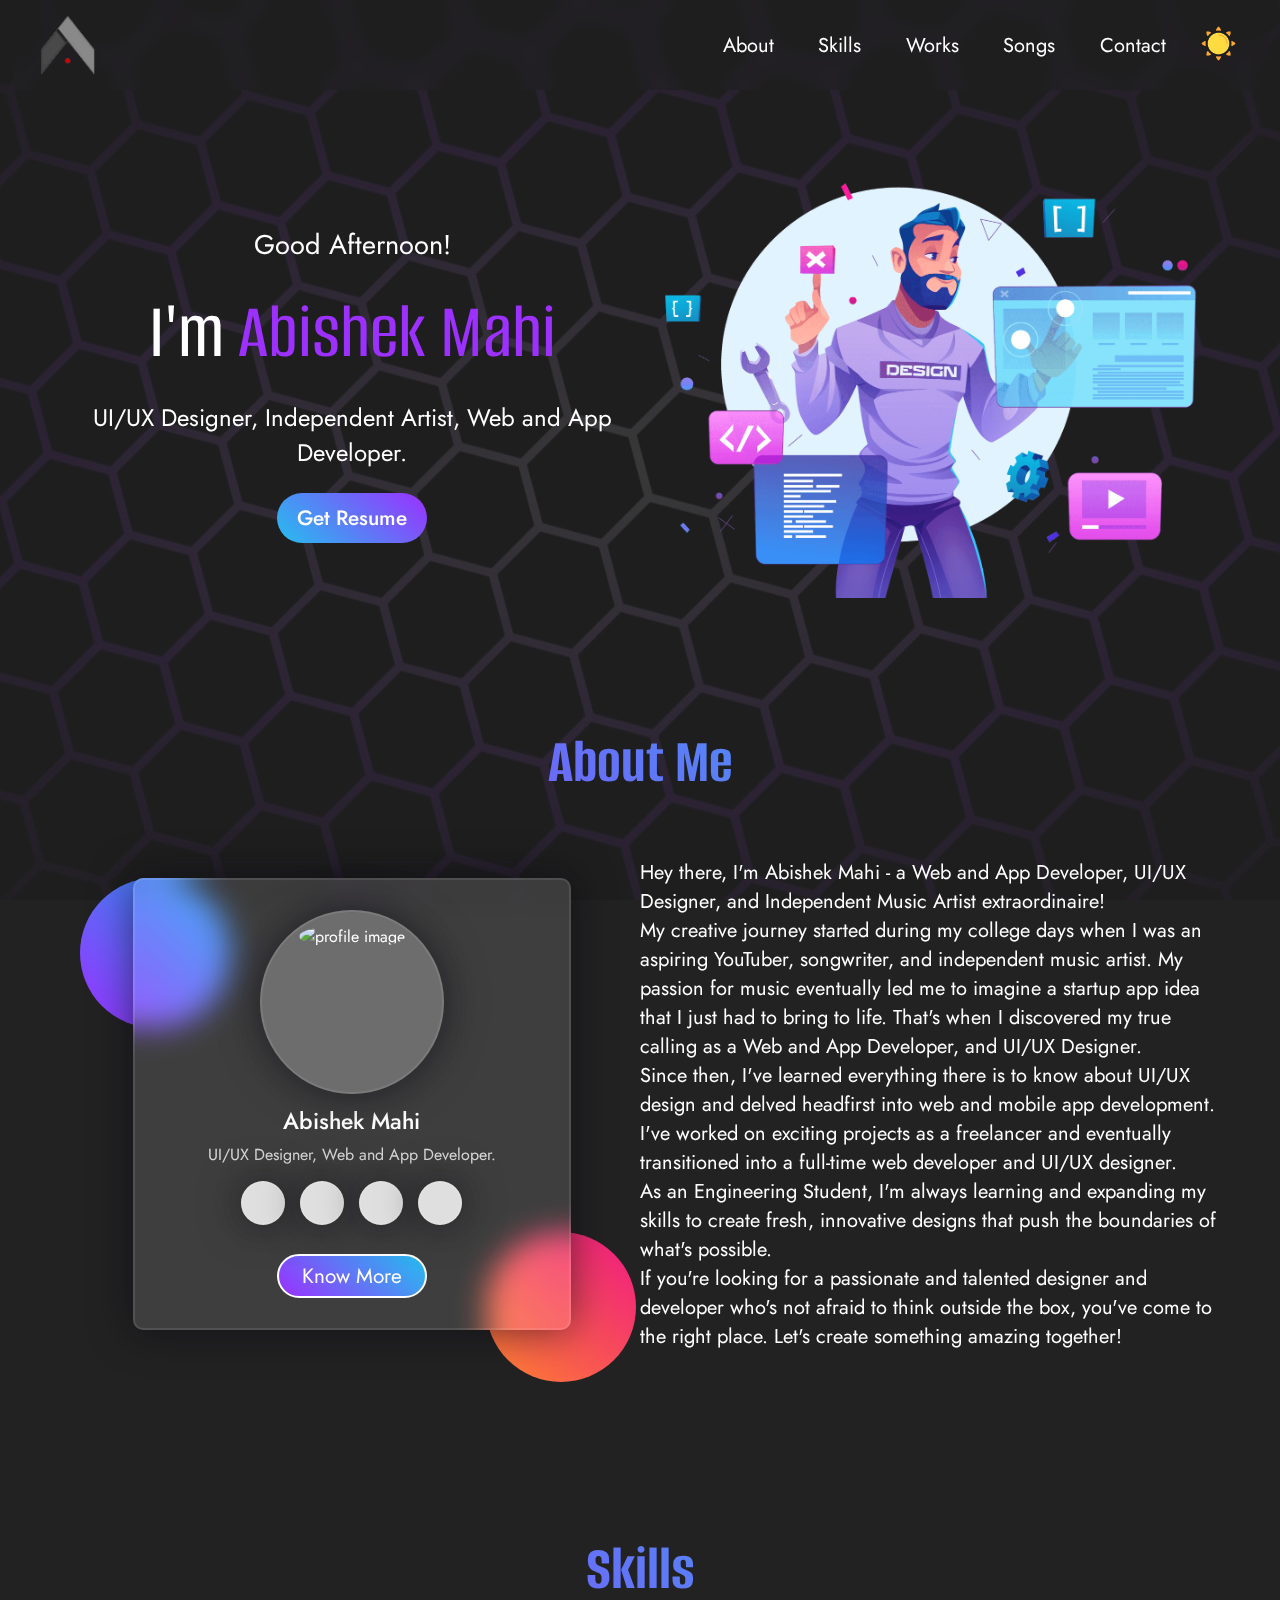
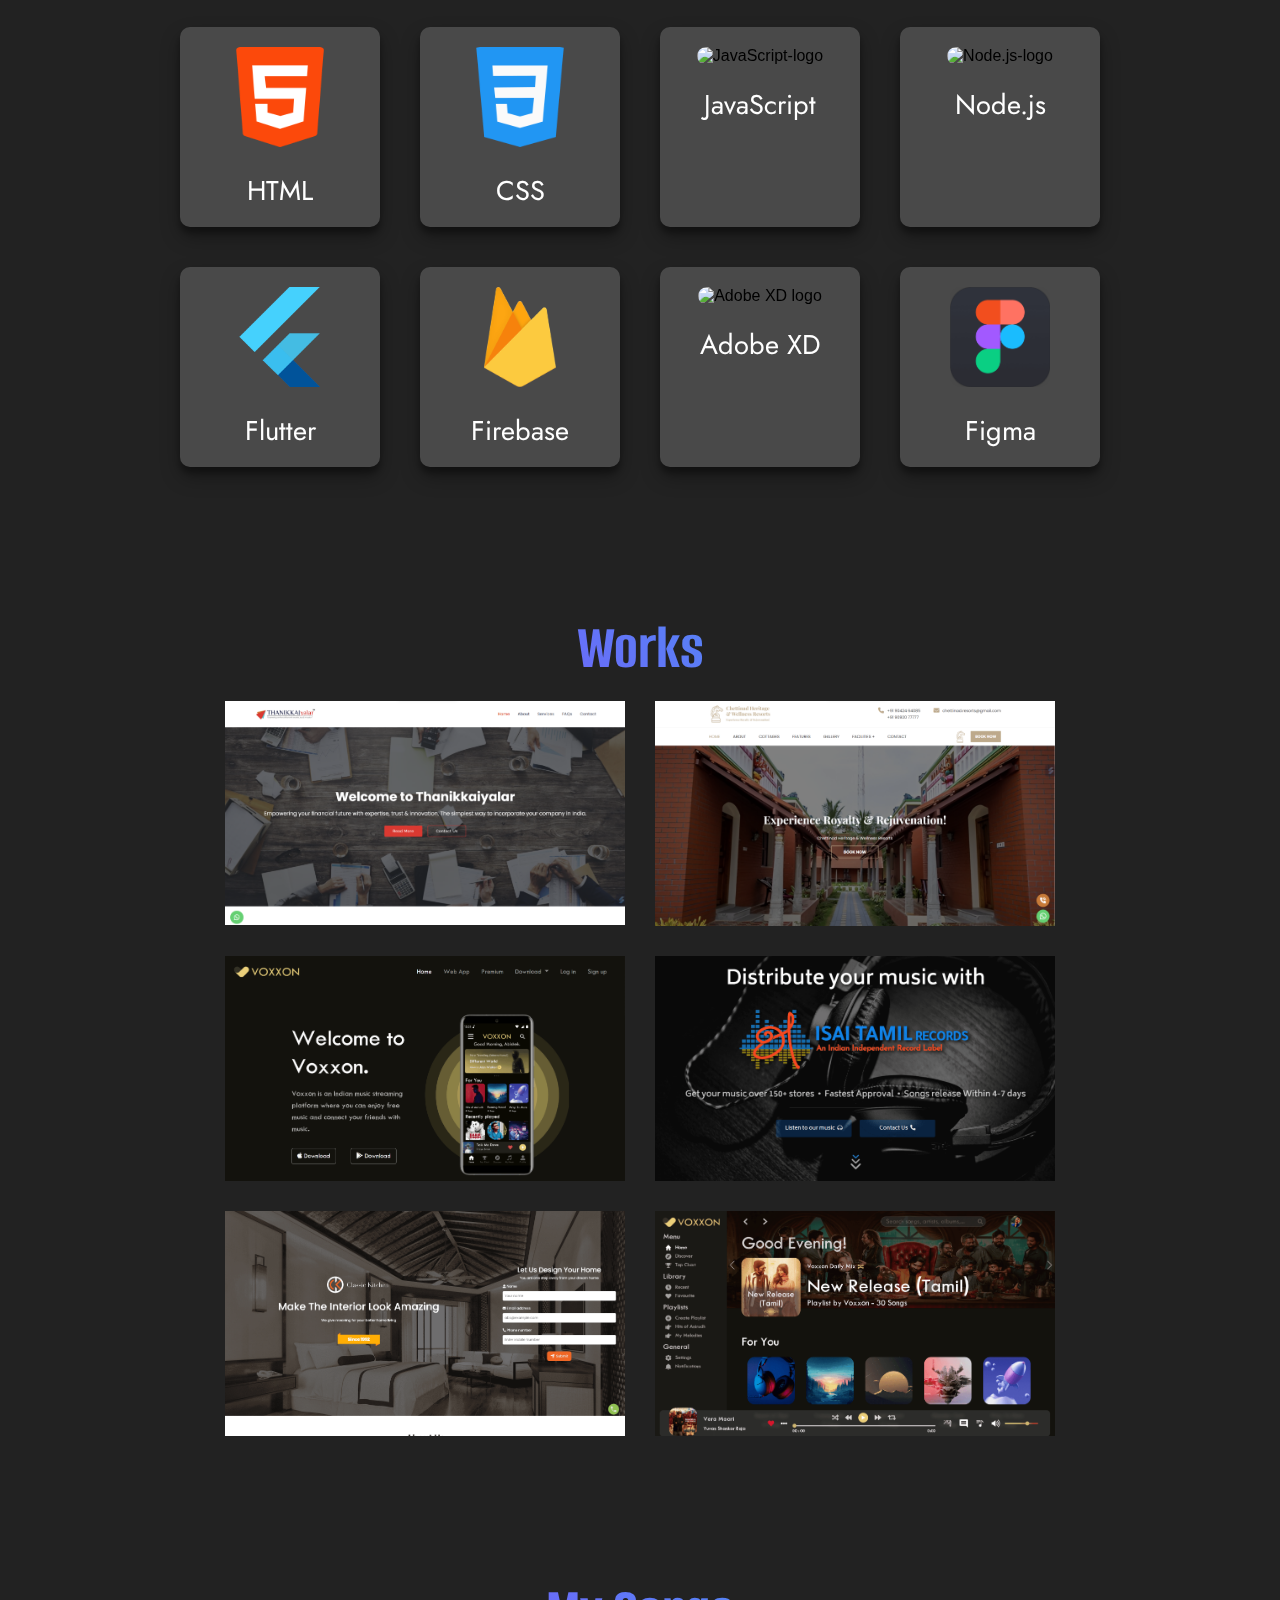
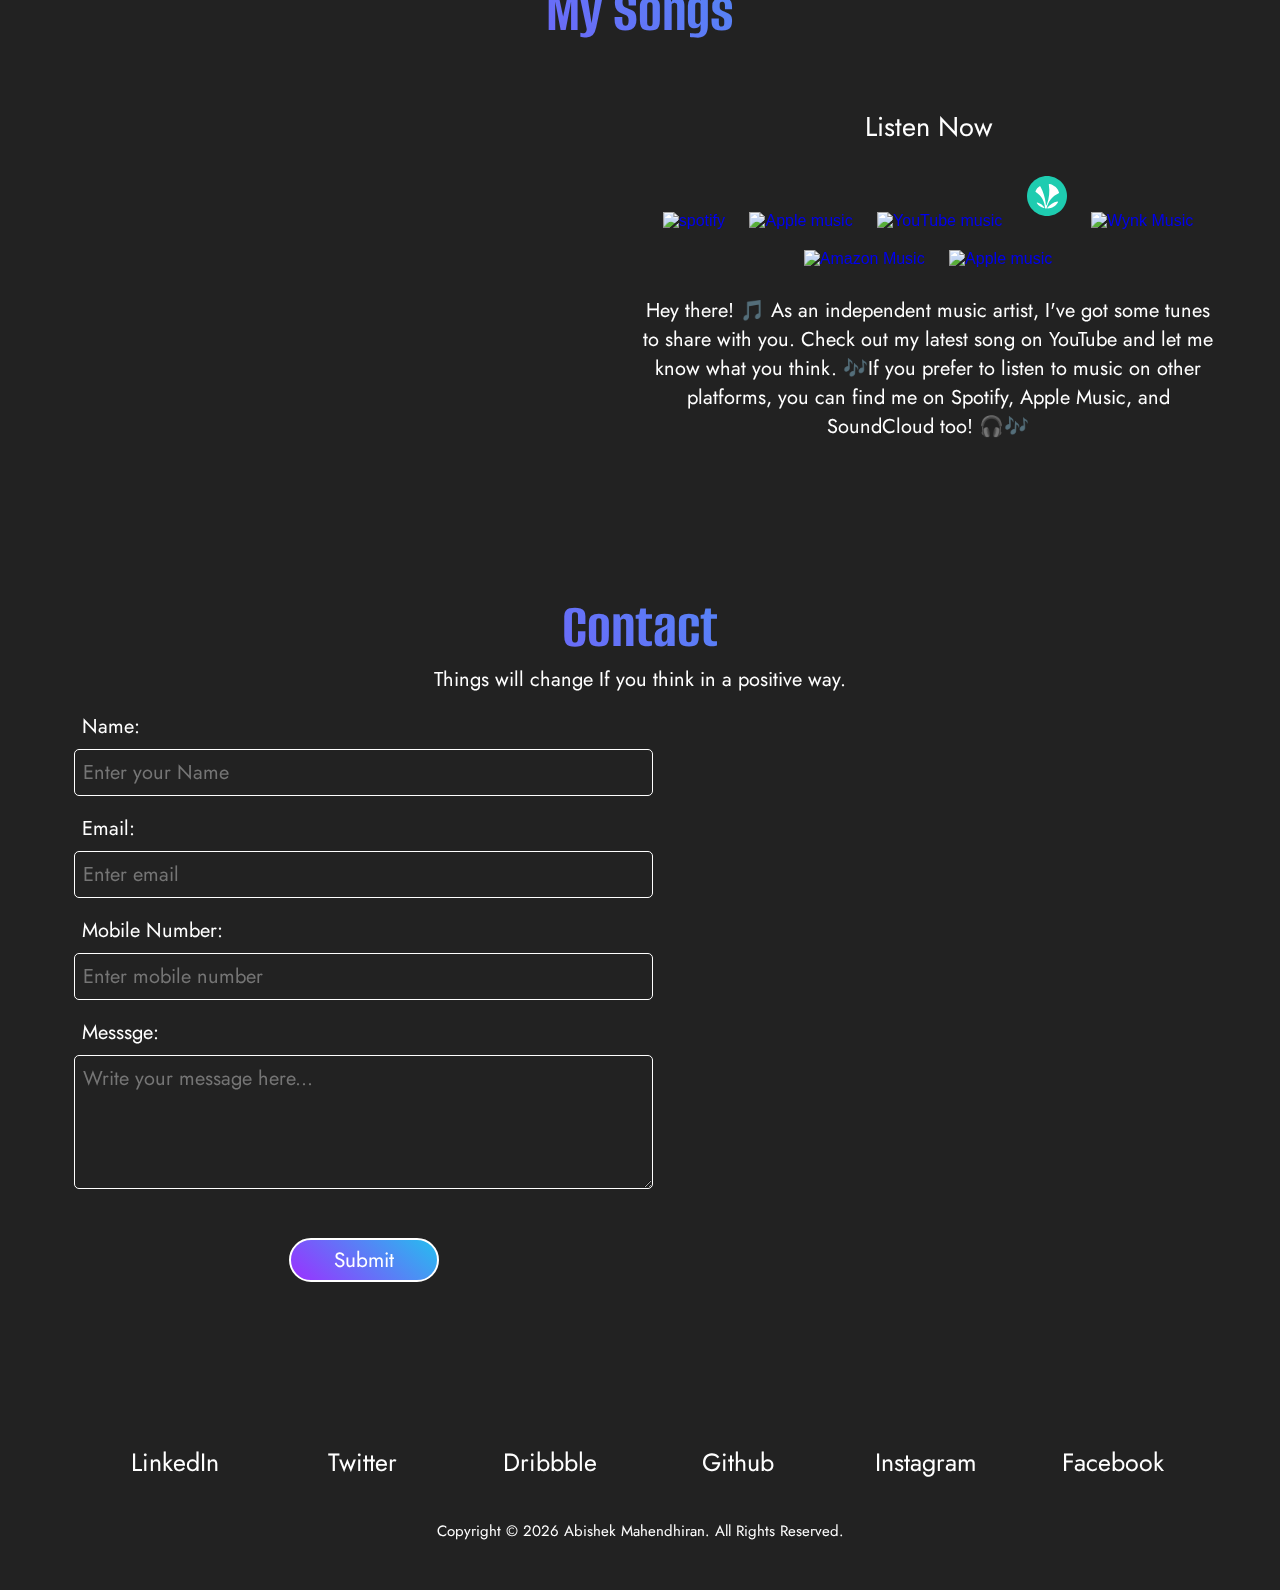
==== commit 02b5d140: "more site add in works" ====
--- a/index.html
+++ b/index.html
@@ -127,23 +127,23 @@
 
                 <div class="abt-txt">
                     <p>
-                        👋 Hey there, I'm Abishek Mahi - a Web and App Developer, UI/UX Designer, and Independent Music
-                        Artist extraordinaire! 🎨🚀📱<br>
+                        Hey there, I'm Abishek Mahi - a Web and App Developer, UI/UX Designer, and Independent Music
+                        Artist extraordinaire!<br>
 
                         My creative journey started during my college days when I was an aspiring YouTuber, songwriter,
-                        and independent music artist. 🎶🎤 My passion for music eventually led me to imagine a startup
+                        and independent music artist. My passion for music eventually led me to imagine a startup
                         app idea that I just had to bring to life. That's when I discovered my true calling as a Web and
-                        App Developer, and UI/UX Designer. 💡📲🎨<br>
+                        App Developer, and UI/UX Designer.<br>
 
                         Since then, I've learned everything there is to know about UI/UX design and delved headfirst
                         into web and mobile app development. I've worked on exciting projects as a freelancer and
-                        eventually transitioned into a full-time web developer and UI/UX designer. 🔨💻🌟 <br>
+                        eventually transitioned into a full-time web developer and UI/UX designer. <br>
 
                         As an Engineering Student, I'm always learning and expanding my skills to create fresh,
-                        innovative designs that push the boundaries of what's possible. 🤓📚💥 <br>
+                        innovative designs that push the boundaries of what's possible.<br>
 
                         If you're looking for a passionate and talented designer and developer who's not afraid to think
-                        outside the box, you've come to the right place. Let's create something amazing together! 🤝✨
+                        outside the box, you've come to the right place. Let's create something amazing together!
                     </p>
                     <!-- <p>Hello Guys 👋, this is Abishek Mahendhiran (Abishek Mahi). I am a Web Developer, App Developer,
                         UI/UX Designer and Independent Artist. I started my career as a YouTuber and as a Songwriter
@@ -211,8 +211,29 @@
         <!-- Works -->
         <div id="works">
             <h2>Works</h2>
-
             <div class="work-cards">
+
+                <div title="Thanikkaiyalar" class="container">
+                    <img src="images/thanikkai.png" loading="lazy" alt="Thanikkaiyalar" class="works-img" style="width:100%">
+                    <div class="middle">
+                        <a target="_blank" href="https://thanikkaiyalar.com/"><button
+                                class="site-btn"><i class="fas fa-globe"></i>View site</button></a>
+                    </div>
+                </div>
+                <div title="K.M.Manojkumar" class="container">
+                    <img src="images/chwr.png" loading="lazy" alt="Chettinad Resorts" class="works-img" style="width:100%">
+                    <div class="middle">
+                        <a target="_blank" href="https://chettinadresorts.in/"><button
+                                class="site-btn"><i class="fas fa-globe"></i>View site</button></a>
+                    </div>
+                </div>
+                <div title="Voxxon" class="container">
+                    <img src="images/voxxon home.png" loading="lazy" alt="Voxxon" class="works-img" style="width:100%">
+                    <div class="middle">
+                        <a target="_blank" href="https://abishekmahi.github.io/voxxon/"><button class="site-btn"><i
+                                    class="fas fa-globe"></i>View site</button></a>
+                    </div>
+                </div>
                 <div title="Isai Tamil Records" class="container">
                     <img src="images/itr.png" loading="lazy" alt="Isai Tamil Records" class="works-img"
                         style="width:100%">
@@ -221,13 +242,6 @@
                                     class="fas fa-globe"></i>View site</button></a>
                     </div>
                 </div>
-                <div title="Voxxon" class="container">
-                    <img src="images/voxxon home.png" loading="lazy" alt="Voxxon" class="works-img" style="width:100%">
-                    <div class="middle">
-                        <a target="_blank" href="https://abishekmahi.github.io/voxxon/"><button class="site-btn"><i
-                                    class="fas fa-globe"></i>View site</button></a>
-                    </div>
-                </div>
                 <div title="Classic Kitchen Landing" class="container">
                     <img src="images/ck.png" loading="lazy" alt="Classic Kitchen Landing" class="works-img"
                         style="width:100%">
@@ -244,13 +258,13 @@
                                 class="site-btn"><i class="fas fa-globe"></i>View site</button></a>
                     </div>
                 </div>
-                <div title="K.M.Manojkumar" class="container">
+                <!-- <div title="K.M.Manojkumar" class="container">
                     <img src="images/kmm.png" loading="lazy" alt="K.M.Manojkumar" class="works-img" style="width:100%">
                     <div class="middle">
                         <a target="_blank" href="https://abishekmahi.github.io/kmmanojkumar/"><button
                                 class="site-btn"><i class="fas fa-globe"></i>View site</button></a>
                     </div>
-                </div>
+                </div> -->
             </div>
         </div>
 
@@ -300,9 +314,7 @@
                         other platforms, you can find me on Spotify, Apple Music, and SoundCloud too! 🎧🎶</p>
                 </div>
             </div>
-
-        </div>
-
+        </div>
         <!-- contact -->
         <div id="contact">
             <h2>Contact</h2>
@@ -312,9 +324,8 @@
                     background="transparent" speed="1" loop autoplay>
                 </lottie-player>
                 <form class="gform pure-form pure-form-stacked" method="POST" data-email="abishekmas0708@gmail.com"
-                    action="https://script.google.com/macros/s/AKfycbxSwDF4gxDsz-myv-yreoQy7iJfExe3Rif_8zUSwtUOERcRe-FuumDPbSFWLwAOZZWL/exec">
+                    action="https://script.google.com/macros/s/AKfycbwrfP2vDD8anQxk0-FxmI1ApBrfRZErcQojs2MsAdO53iy5JtHGYR2znLdx_RCMzNLb/exec">
                     <div class="form-elements">
-
                         <div class="form-content">
                             <label for="name">Name:</label>
                             <input name="name" type="text" id="name" required="" placeholder="Enter your Name">
--- a/css/style.css
+++ b/css/style.css
@@ -450,8 +450,7 @@
 
 /* skills */
 #skills {
-    margin: 0 8%;
-    padding-top: 7.5%;
+    padding: 7.5% 5% 2%;
 }
 
 .cards {
@@ -500,8 +499,7 @@
 }
 
 #works {
-    padding: 0 2%;
-    padding-top: 7.5%;
+    padding: 7.5% 5% 2%;
 }
 
 .work-cards {
@@ -557,8 +555,8 @@
 
 .site-btn {
     margin: 0;
-    padding: 10px 20px;
-    font-size: 18px;
+    padding: 8px 20px;
+    font-size: 16px;
     font-weight: 400;
     font-family: 'Jost', sans-serif;
     color: #ffffff;
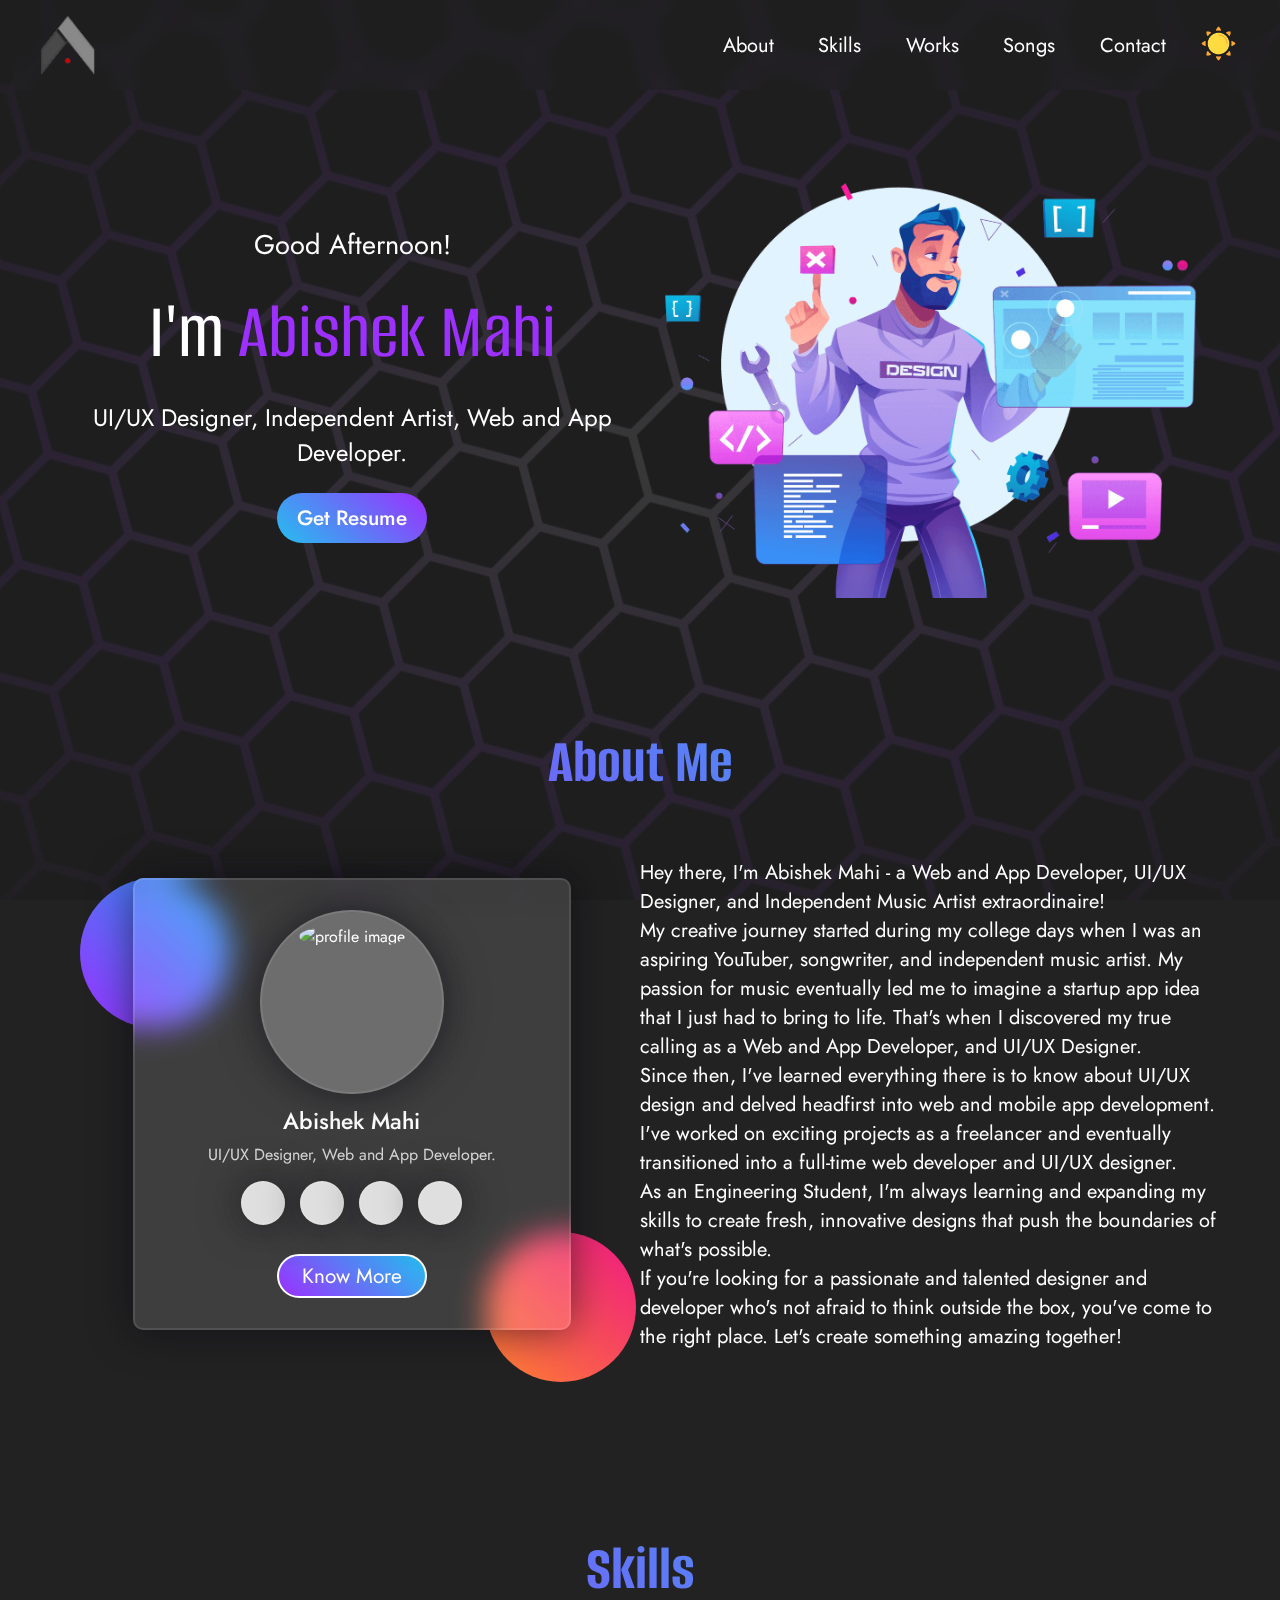
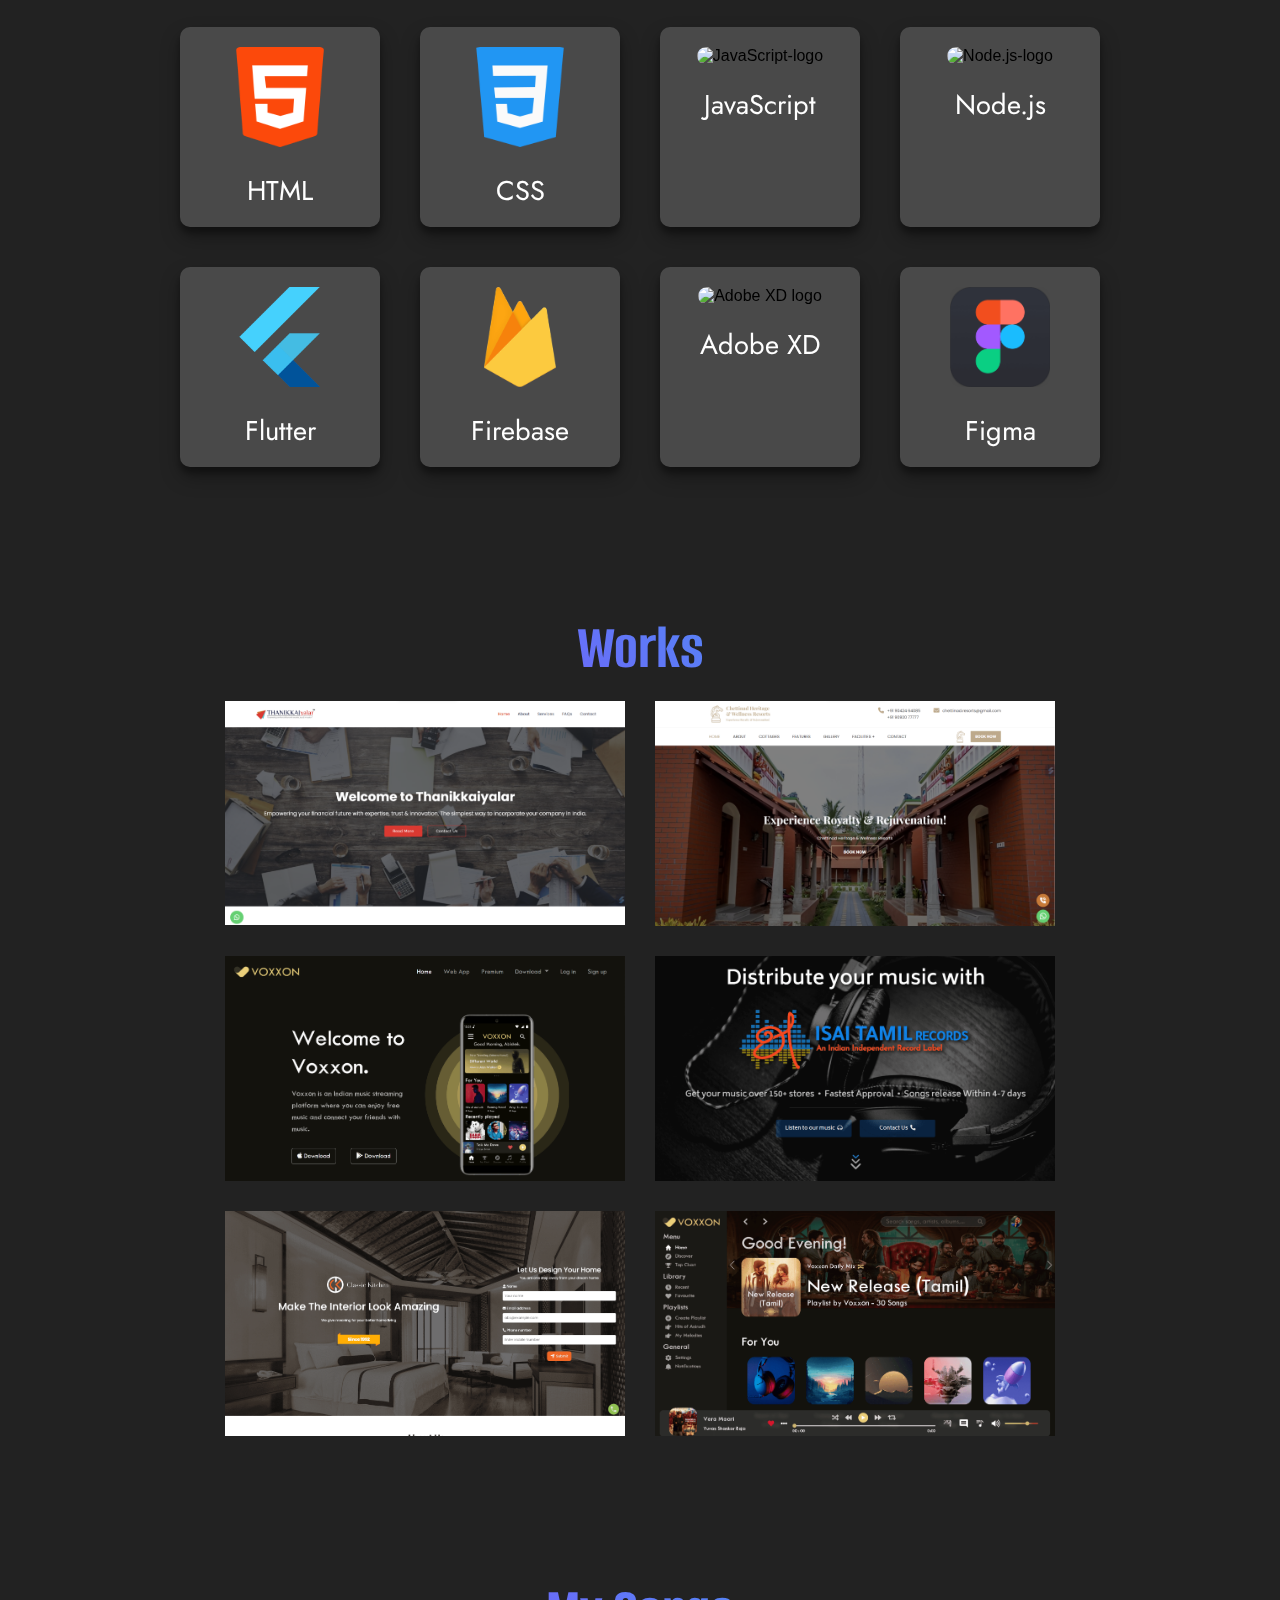
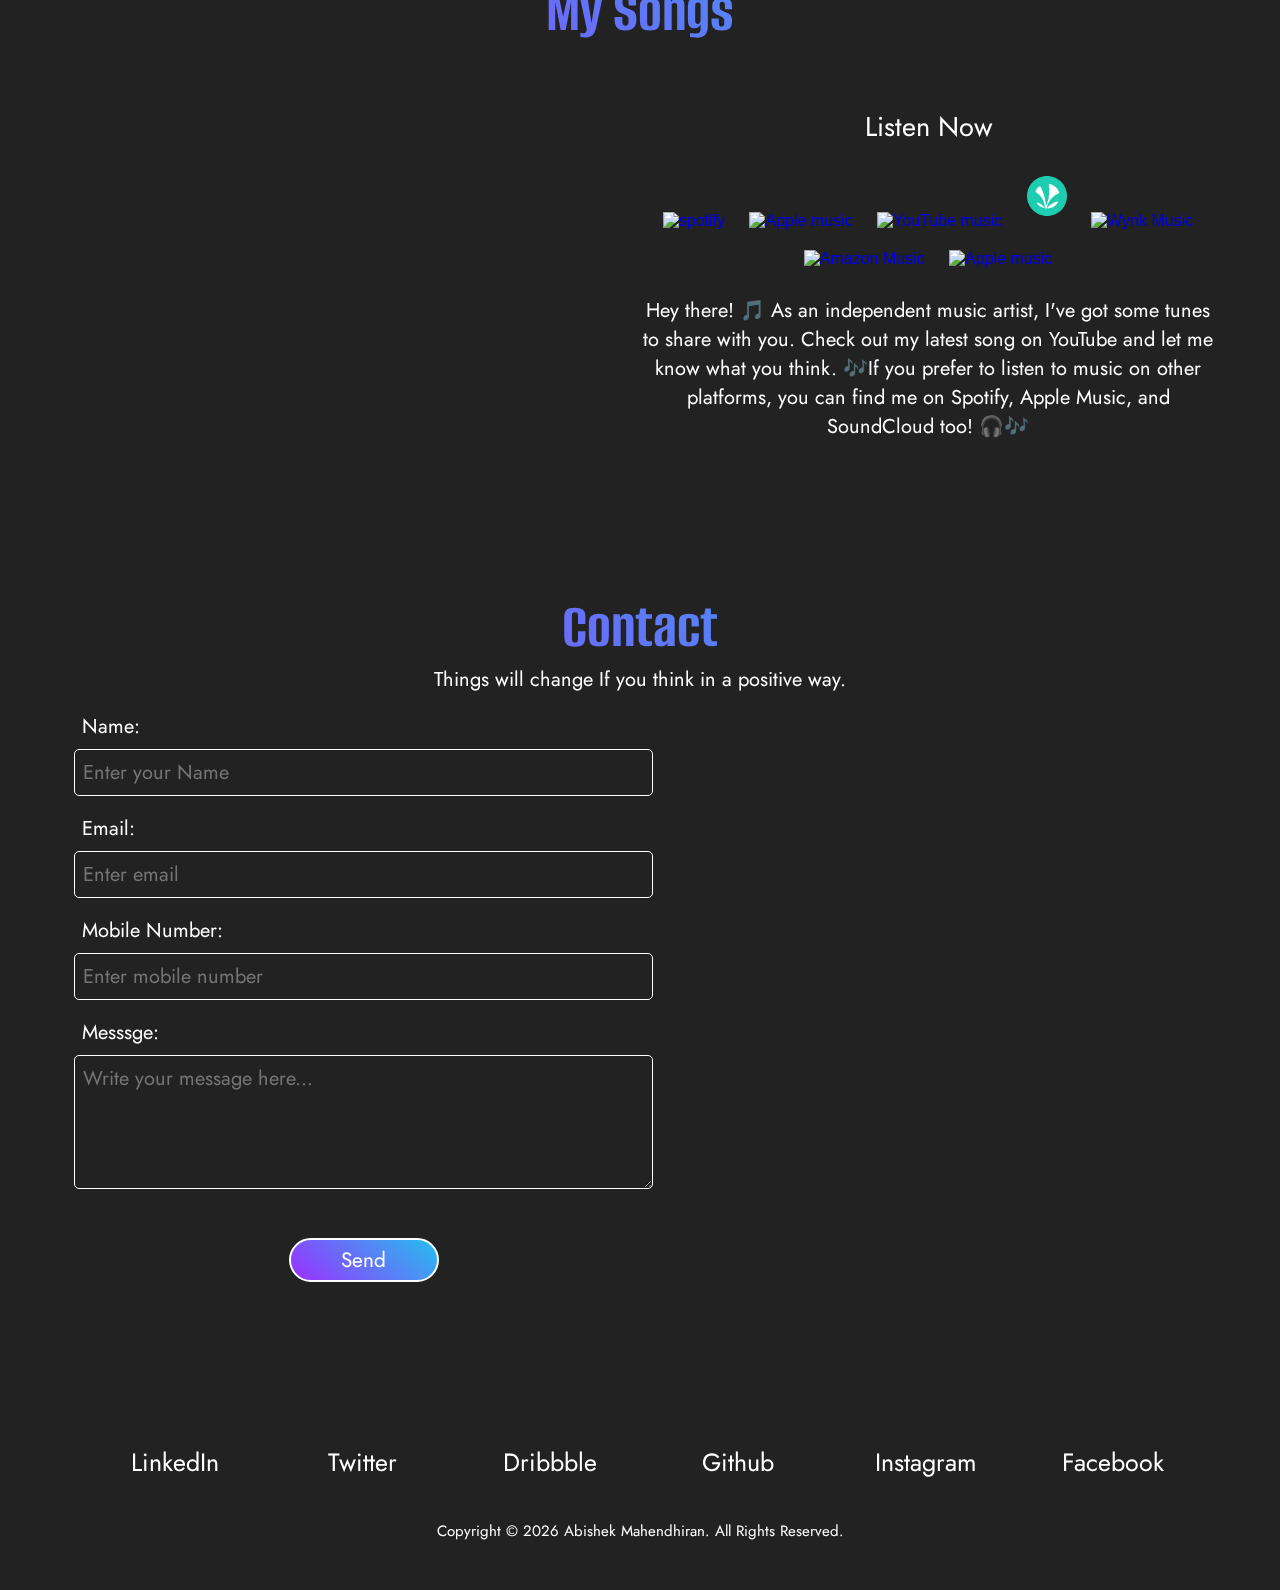
==== commit 19462c83: "form edit" ====
--- a/index.html
+++ b/index.html
@@ -24,6 +24,18 @@
     <!-- css -->
     <link rel="stylesheet" href="css/style.css">
     <link rel="stylesheet" href="css/mobile.css">
+    <!-- Google tag (gtag.js) -->
+    <script async src="https://www.googletagmanager.com/gtag/js?id=G-F67HXKGXG7"></script>
+    <script>
+        window.dataLayer = window.dataLayer || [];
+
+        function gtag() {
+            dataLayer.push(arguments);
+        }
+        gtag('js', new Date());
+
+        gtag('config', 'G-F67HXKGXG7');
+    </script>
 </head>
 
 <body onload="loader()">
@@ -214,17 +226,19 @@
             <div class="work-cards">
 
                 <div title="Thanikkaiyalar" class="container">
-                    <img src="images/thanikkai.png" loading="lazy" alt="Thanikkaiyalar" class="works-img" style="width:100%">
+                    <img src="images/thanikkai.png" loading="lazy" alt="Thanikkaiyalar" class="works-img"
+                        style="width:100%">
                     <div class="middle">
-                        <a target="_blank" href="https://thanikkaiyalar.com/"><button
-                                class="site-btn"><i class="fas fa-globe"></i>View site</button></a>
+                        <a target="_blank" href="https://thanikkaiyalar.com/"><button class="site-btn"><i
+                                    class="fas fa-globe"></i>View site</button></a>
                     </div>
                 </div>
                 <div title="K.M.Manojkumar" class="container">
-                    <img src="images/chwr.png" loading="lazy" alt="Chettinad Resorts" class="works-img" style="width:100%">
+                    <img src="images/chwr.png" loading="lazy" alt="Chettinad Resorts" class="works-img"
+                        style="width:100%">
                     <div class="middle">
-                        <a target="_blank" href="https://chettinadresorts.in/"><button
-                                class="site-btn"><i class="fas fa-globe"></i>View site</button></a>
+                        <a target="_blank" href="https://chettinadresorts.in/"><button class="site-btn"><i
+                                    class="fas fa-globe"></i>View site</button></a>
                     </div>
                 </div>
                 <div title="Voxxon" class="container">
@@ -344,8 +358,11 @@
                                 cols="4"></textarea>
                         </div>
                         <br>
+                        <input type="url" name="Send in this URL" id="geturl" required hidden readonly value="">
+                        <input type="text" name="Device Type" id="deviceType" required hidden readonly value="">
+                        <input type="text" name="Browser Name" id="browserName" required hidden readonly value="">
                         <div class="form-content submit">
-                            <input id="button" onclick="myFunction()" class="more-btn" type="submit" value="Submit">
+                            <button id="button" onclick="myFunction()" class="more-btn" type="submit">Send</button>
                         </div>
                     </div>
                     <!-- -->
@@ -451,11 +468,17 @@
             function handleFormSubmit(event) {
                 event.preventDefault();
                 var form = event.target;
+                var button = form.querySelector("#button");
+                button.disabled = true;
+                button.textContent = "Sending...";
+
                 var data = getFormData(form);
                 if (data.email && !validEmail(data.email)) {
                     var invalidEmail = form.querySelector(".email-invalid");
                     if (invalidEmail) {
                         invalidEmail.style.display = "block";
+                        button.disabled = false;
+                        button.textContent = "Send Message";
                         return false;
                     }
                 } else {
@@ -467,7 +490,7 @@
                     xhr.onreadystatechange = function () {
                         console.log(xhr.status, xhr.statusText);
                         console.log(xhr.responseText);
-                        var formElements = form.querySelector(".form-elements")
+                        var formElements = form.querySelector(".form-elements");
                         if (formElements) {
                             formElements.style.display = "none"; // hide form
                         }
@@ -500,6 +523,53 @@
                 }
             }
         })();
+
+        // browser details, deviceType and url details
+
+        document.addEventListener("DOMContentLoaded", function () {
+            var urlInput = document.getElementById("geturl");
+            urlInput.value = window.location.href;
+        });
+
+        // Detect the user's browser and get the Browser Name
+        var browserName = detectBrowser();
+
+        // Set the value of the input field with the Browser Name
+        document.getElementById("browserName").value = browserName;
+
+        function detectBrowser() {
+            var userAgent = navigator.userAgent;
+            var browserName = "Unknown";
+
+            if (userAgent.indexOf("Chrome") != -1) {
+                browserName = "Google Chrome";
+            } else if (userAgent.indexOf("Firefox") != -1) {
+                browserName = "Mozilla Firefox";
+            } else if (userAgent.indexOf("Safari") != -1) {
+                browserName = "Apple Safari";
+            } else if (userAgent.indexOf("MSIE") != -1 || userAgent.indexOf("Trident") != -1) {
+                browserName = "Internet Explorer";
+            } else if (userAgent.indexOf("Edge") != -1) {
+                browserName = "Microsoft Edge";
+            } else if (userAgent.indexOf("Opera") != -1 || userAgent.indexOf("OPR") != -1) {
+                browserName = "Opera";
+            }
+            return browserName;
+        }
+
+        // Detect the user's device type and get the device type
+        var deviceType = detectDeviceType();
+
+        // Set the value of the input field with the device type
+        document.getElementById("deviceType").value = deviceType;
+
+        function detectDeviceType() {
+            if (/Android|webOS|iPhone|iPad|iPod|BlackBerry|IEMobile|Opera Mini/i.test(navigator.userAgent)) {
+                return "Mobile Device";
+            } else {
+                return "Desktop Device";
+            }
+        }
     </script>
     <script src="https://kit.fontawesome.com/0b889a295e.js" crossorigin="anonymous"></script>
 
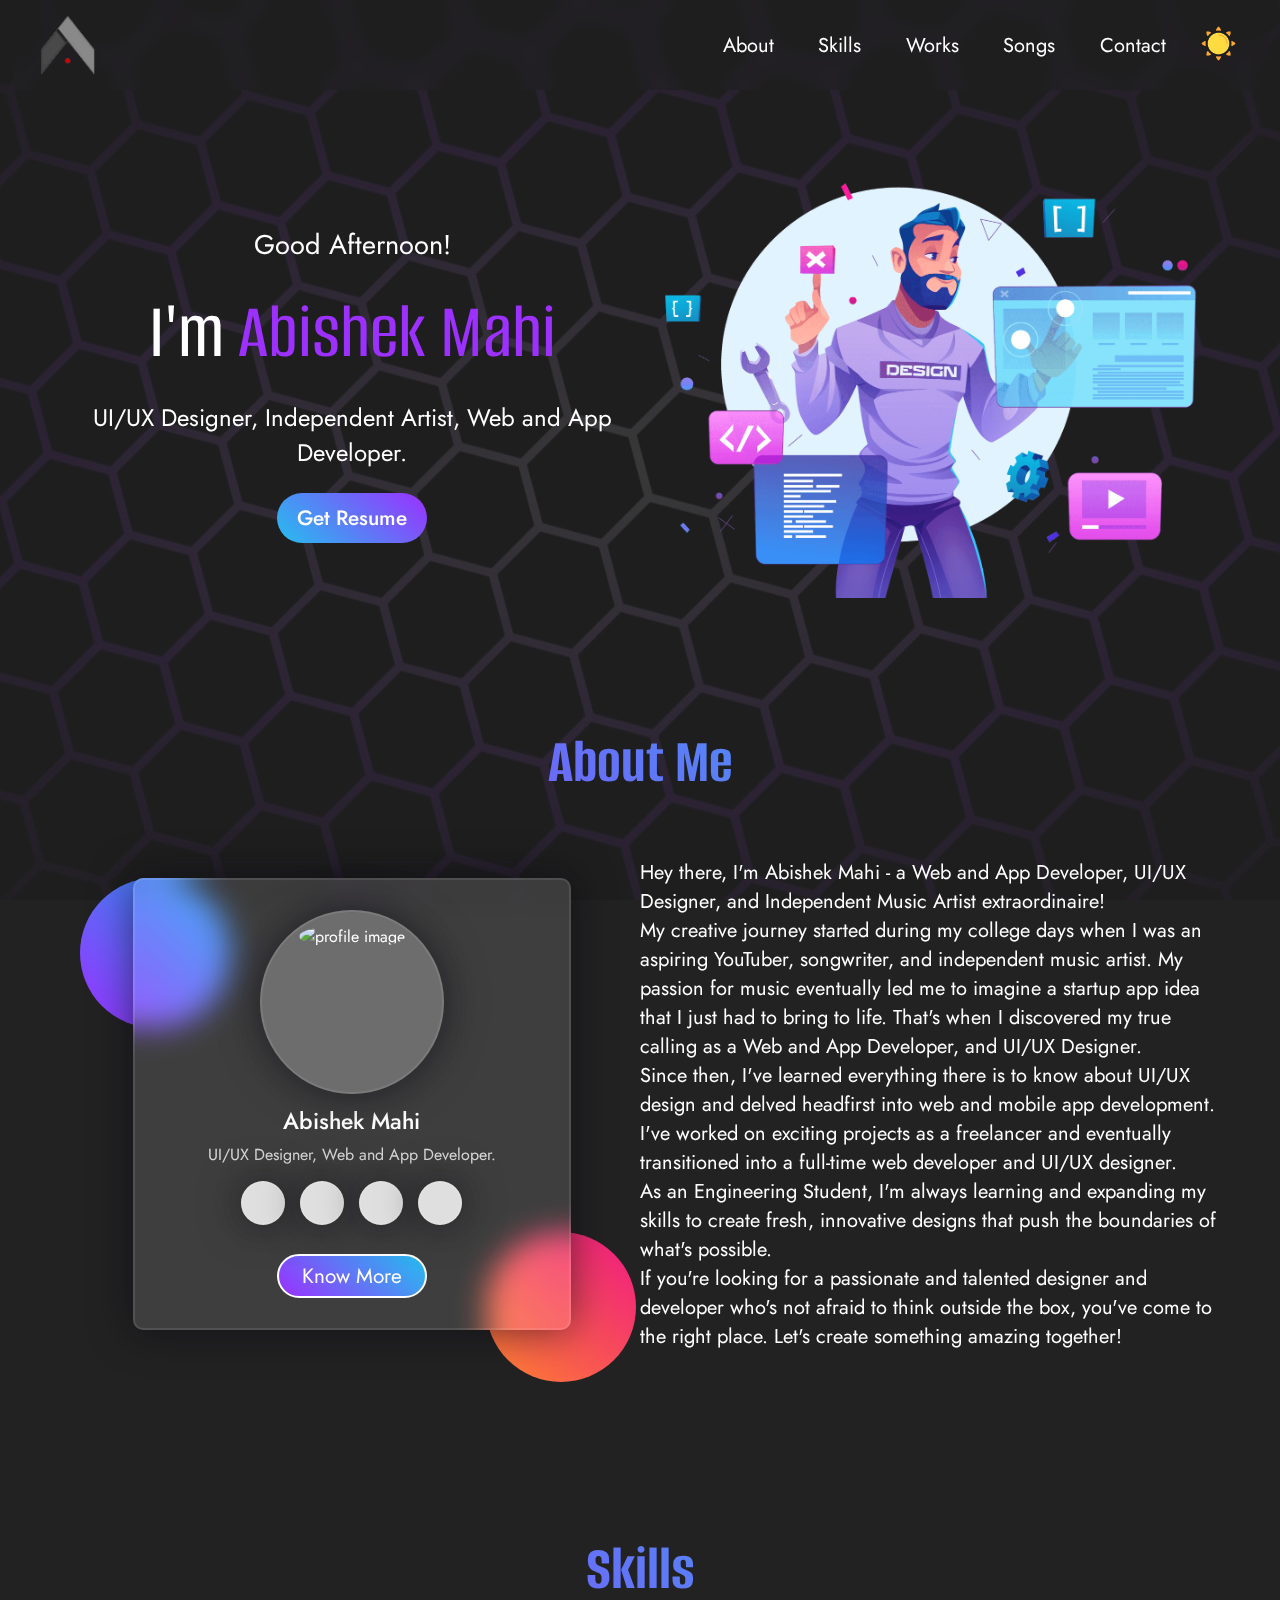
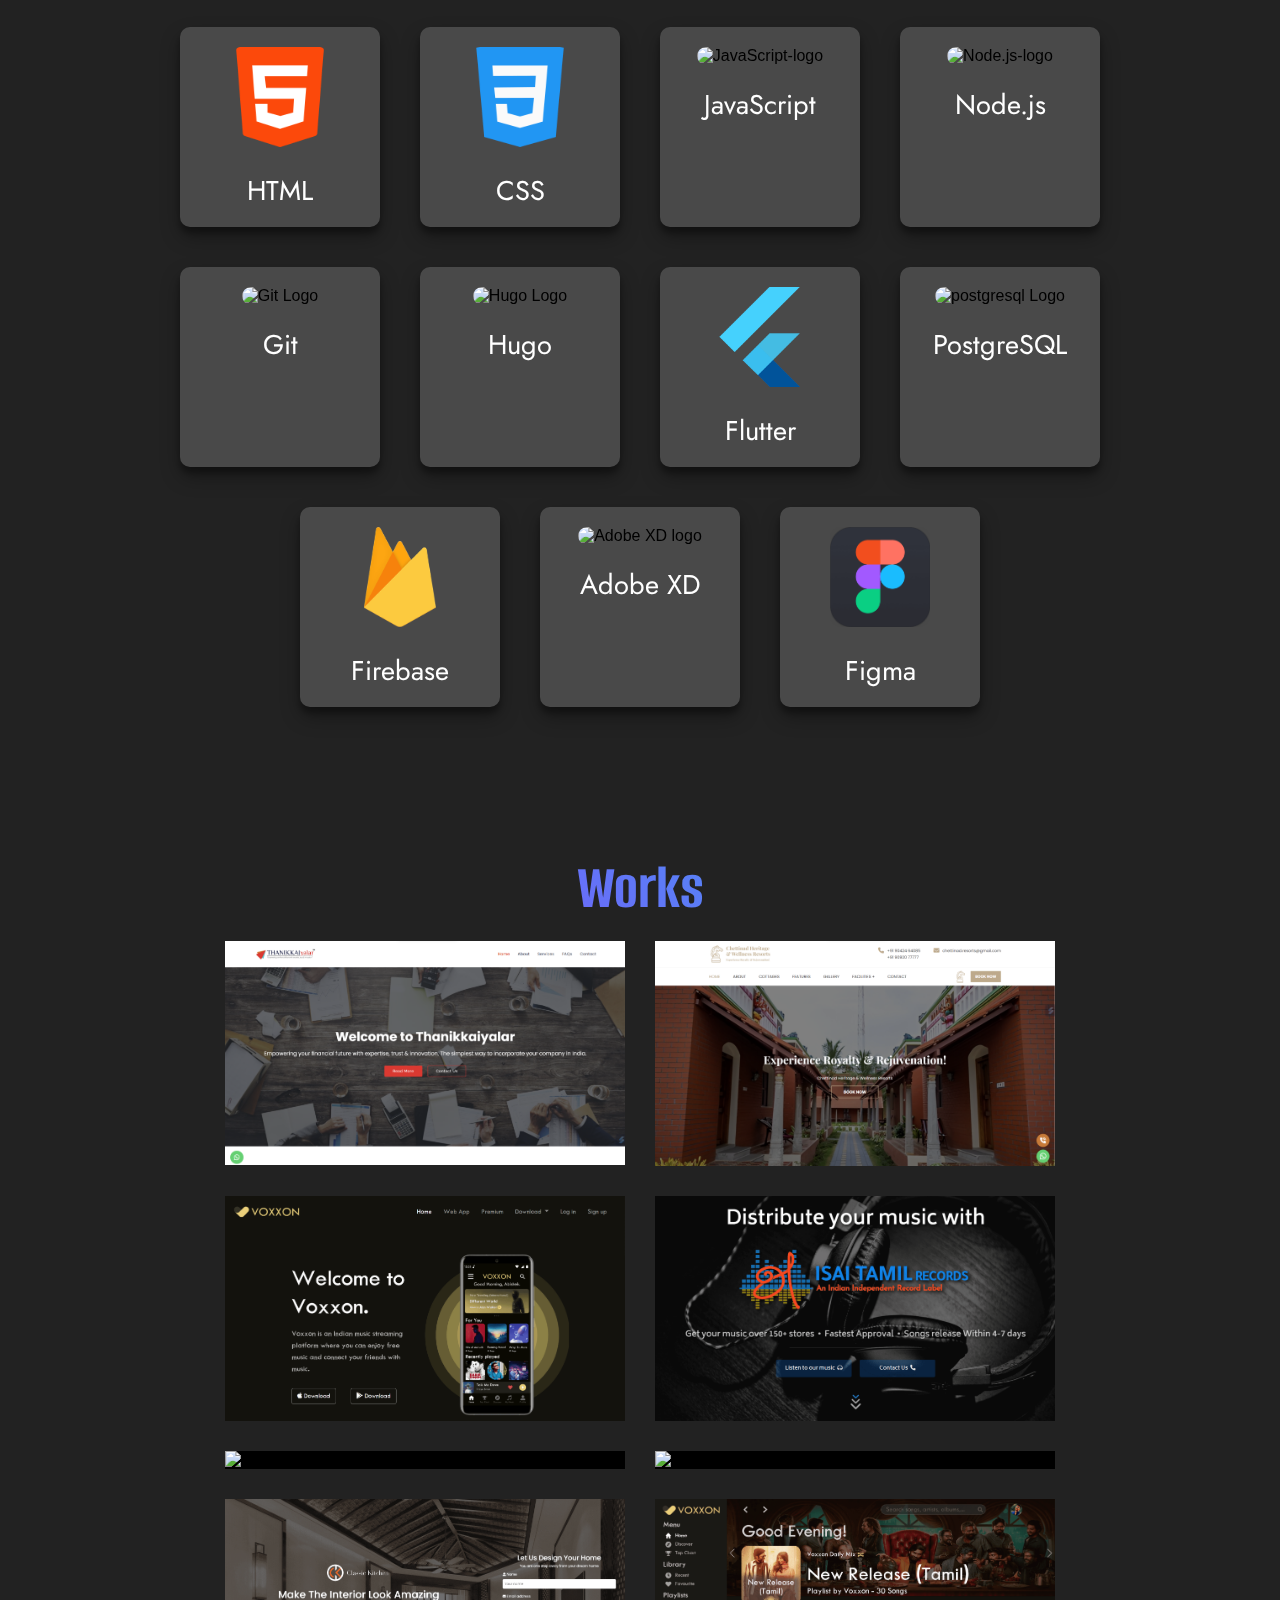
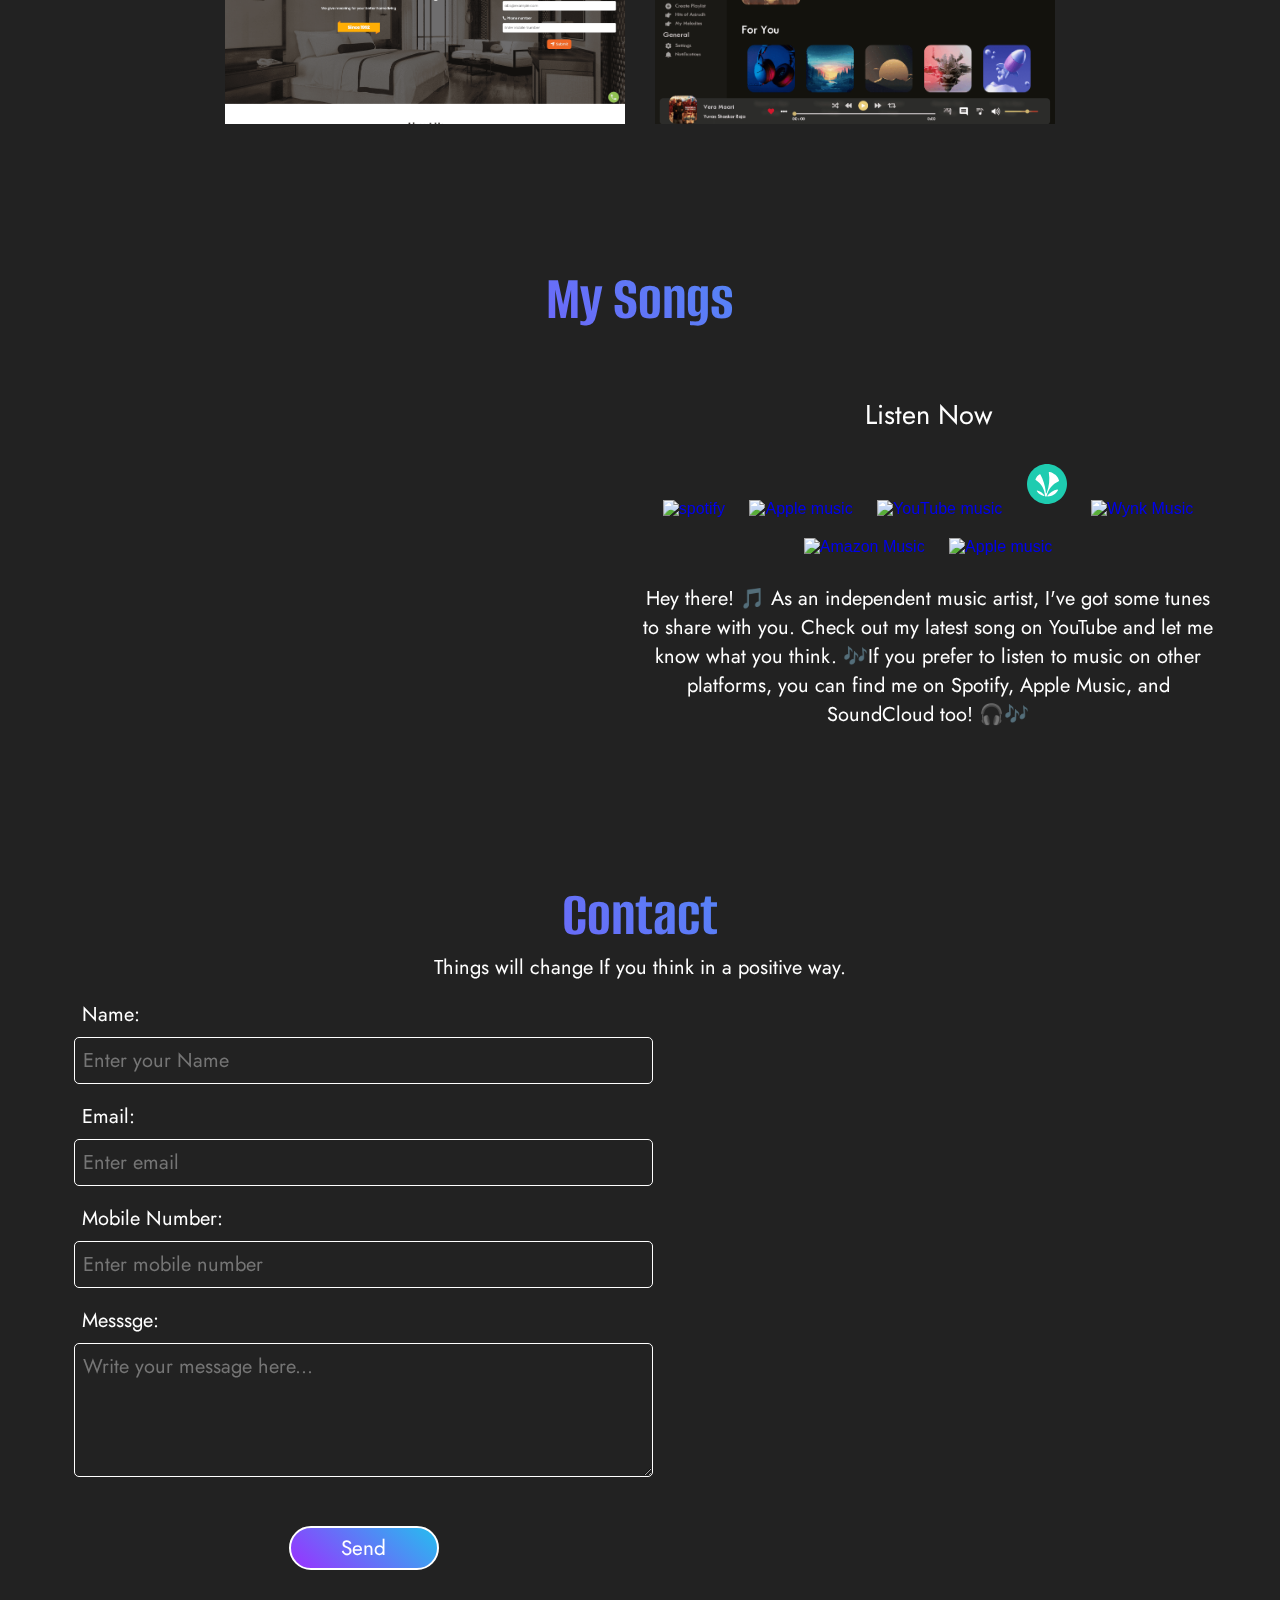
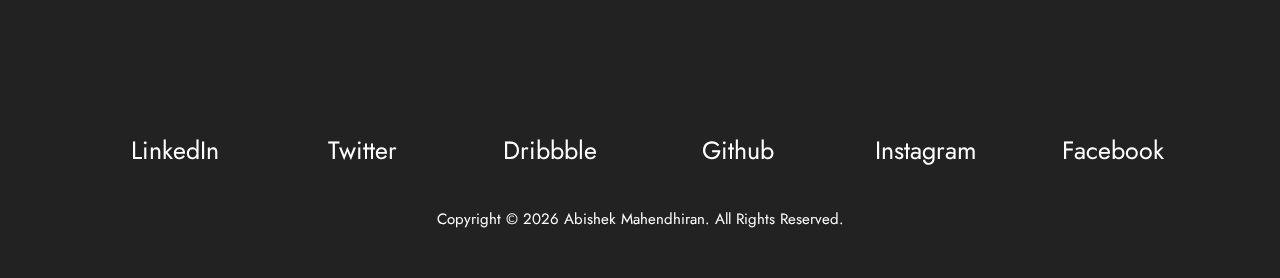
==== commit 0576f46a: "update resume and works" ====
--- a/index.html
+++ b/index.html
@@ -2,162 +2,171 @@
 <html lang="en">
 
 <head>
-    <meta charset="UTF-8">
-    <meta http-equiv="X-UA-Compatible" content="IE=edge">
-    <meta name="viewport" content="width=device-width, initial-scale=1.0">
-    <title>Abishek Mahi - Portfolio</title>
-    <link rel="icon" type="icon" href="favicon.ico">
-    <meta name="google-site-verification" content="Blu8OylqQAt1-Wk68IDbuhHdRvdyDNrObZx1v1M6JUk" />
-    <meta name="description"
-        content="Abishek Mahi is an Independent artist, Web Developer, UI/UX Designer and App Developer." />
-    <meta name="keywords"
-        content="Abishek Mahi,Abishek, artist Abishek Mahi, Abishek Mahi bio, Abishek Mahendhiran, Abishek Mahi, About Abishek Mahi, musician, Independent artist, music director Abishek Mahi, indian music artist">
-    <meta name="theme-color" content="#9b30ff">
-    <meta property="og:type" content="websites" />
-    <meta data-n-head="ssr" data-hid="og:image" name="og:image" content="Images/icon.png">
-    <meta property="og:site_name" content="Abishek Mahi">
-    <meta property="og:url" content="https://abishekmahi.github.io/portfolio/">
-    <meta data-n-head="ssr" data-hid="og:url" name="og:url" content="https://abishekmahi.github.io/portfolio/">
-    <meta data-n-head="ssr" data-hid="og:site_name" name="og:site_name" content="Abishek Mahi">
-    <meta data-n-head="ssr" data-hid="twitter:site" name="twitter:site" content="@AbishekMahi0708">
-    <meta data-n-head="ssr" data-hid="twitter:creator" name="twitter:creator" content="@AbishekMahi0708">
-    <!-- css -->
-    <link rel="stylesheet" href="css/style.css">
-    <link rel="stylesheet" href="css/mobile.css">
-    <!-- Google tag (gtag.js) -->
-    <script async src="https://www.googletagmanager.com/gtag/js?id=G-F67HXKGXG7"></script>
-    <script>
-        window.dataLayer = window.dataLayer || [];
-
-        function gtag() {
-            dataLayer.push(arguments);
-        }
-        gtag('js', new Date());
-
-        gtag('config', 'G-F67HXKGXG7');
-    </script>
+  <!-- Paste inside head tag-->
+  <meta charset="utf-8">
+  <meta name="viewport" content="width=device-width, initial-scale=1.0">
+  <meta http-equiv="x-ua-compatible" content="ie=edge">
+
+  <!-- Main tags-->
+  <title>Abishek Mahi - Portfolio</title>
+  <meta name="description" content="Abishek Mahi is an Independent artist, Freelancer, Web Developer, UI/UX Designer and Writer.">
+  <meta name="keywords" content="Abishek Mahi,Abishek, artist Abishek Mahi, Abishek Mahi bio, Abishek Mahendhiran, Abishek Mahi, About Abishek Mahi, musician, Independent artist, music director Abishek Mahi, indian music artist">
+  <meta name="theme-color" content="#9b30ff">
+  <link rel="canonical" href="https://abishekmahi.github.io/portfolio/">
+  <link rel="shortcut icon" href="favicon.ico" type="image/x-icon">
+  <meta name="robots" content="index, follow">
+
+  <!-- Open Graph / Facebook Tags -->
+  <meta property="og:site_name" content="Abishek Mahi - Portfolio">
+  <meta property="og:title" content="Abishek Mahi - Portfolio">
+  <meta property="og:description" content="Abishek Mahi is an Independent artist, Freelancer, Web Developer, UI/UX Designer and Writer.">
+  <meta property="og:type" content="websites">
+  <meta property="og:url" content="https://abishekmahi.github.io/portfolio/">
+  <meta property="og:image" content="banner.png">
+  <meta property="og:image:alt" content="Abishek Mahi - Portfolio">
+  <meta property="og:locale" content="en">
+
+  <!-- Twitter tags -->
+  <meta name="twitter:card" content="summary">
+  <meta name="twitter:title" content="Abishek Mahi - Portfolio">
+  <meta name="twitter:description" content="Abishek Mahi is an Independent artist, Freelancer, Web Developer, UI/UX Designer and Writer.">
+  <meta name="twitter:url" content="https://abishekmahi.github.io/portfolio/">
+  <meta name="twitter:image" content="banner.png">
+  <meta name="twitter:site" content="@AbishekMahi0708">
+  <meta name="twitter:creator" content="@AbishekMahi0708">
+  <!-- Meta Tags Generated with https://metamaster.lynkify.in/ -->
+
+  <meta name="google-site-verification" content="Blu8OylqQAt1-Wk68IDbuhHdRvdyDNrObZx1v1M6JUk" />
+
+  <!-- css -->
+  <link rel="stylesheet" href="css/style.css">
+  <link rel="stylesheet" href="css/mobile.css">
+  <!-- Google tag (gtag.js) -->
+  <script async src="https://www.googletagmanager.com/gtag/js?id=G-F67HXKGXG7"></script>
+  <script>
+    window.dataLayer = window.dataLayer || [];
+
+    function gtag() {
+      dataLayer.push(arguments);
+    }
+    gtag('js', new Date());
+
+    gtag('config', 'G-F67HXKGXG7');
+  </script>
 </head>
 
 <body onload="loader()">
-    <div id="loader">
-        <lottie-player src="https://assets7.lottiefiles.com/packages/lf20_a2chheio.json" background="transparent"
-            speed="1" loop autoplay>
-        </lottie-player>
+  <div id="loader">
+    <lottie-player src="https://assets7.lottiefiles.com/packages/lf20_a2chheio.json" background="transparent" speed="1" loop autoplay>
+    </lottie-player>
+  </div>
+  <div style="display:none;" id="main">
+
+    <!-- background img -->
+    <img class="lap-back" src="images/back.jpg" loading="lazy" alt="">
+    <img class="mob-back" src="images/back mob.jpg" loading="lazy" alt="">
+
+    <!-- home -->
+    <div class="top">
+      <!-- navbar -->
+      <nav>
+        <a class="logo" href=""><img src="images/Abi icon.png" title="Abishek Mahi Logo" loading="lazy" alt="Abishek_Mahi_logo"></a>
+        <ul>
+          <li><a title="About" href="index.html#about">About</a></li>
+          <li><a title="Skills" href="index.html#skills">Skills</a></li>
+          <li><a title="Works" href="index.html#works">Works</a></li>
+          <li><a title="Songs" href="index.html#songs">Songs</a></li>
+          <li><a title="Contact" href="index.html#contact">Contact</a></li>
+        </ul>
+        <div title="Change Theme" class="nav-icons">
+          <img src="images/sun.png" id="daynight">
+          <i id="menu" class="top-icons fas fa-bars"></i>
+        </div>
+      </nav>
+
+      <div class="menu_slider menu_close">
+        <div class="menu-open-top">
+          <a class="logo" href=""><img src="images/Abi icon.png" loading="lazy" alt="Abishek_Mahi_logo"></a>
+          <i id="menu_back" class="fas fa-times"></i>
+        </div>
+        <ul>
+          <li><a title="About" href="index.html#about">About</a></li>
+          <li><a title="Skills" href="index.html#skills">Skills</a></li>
+          <li><a title="Works" href="index.html#works">Works</a></li>
+          <li><a title="Songs" href="index.html#songs">Songs</a></li>
+          <li><a title="Contact" href="index.html#contact">Contact</a></li>
+        </ul>
+      </div>
+
+      <!-- topcontent -->
+      <div id="home" class="topcontent">
+        <div class="toptext">
+          <h3 id="autoGreetings"></h3>
+          <h1>I'm <span class="abi">Abishek Mahi</span></h1>
+          <p class="toppara">UI/UX Designer, Independent Artist, Web and App Developer.</p>
+          <a title="Get Resume" target="_blank" href="Abishek M Resume 26 Feb 2024.pdf">
+            <button class="getbtn" type="button">Get Resume</button></a>
+        </div>
+        <div class="topimg">
+          <img class="img1" src="images/developer.png" loading="lazy" alt="">
+        </div>
+      </div>
     </div>
-    <div style="display:none;" id="main">
-
-        <!-- background img -->
-        <img class="lap-back" src="images/back.jpg" loading="lazy" alt="">
-        <img class="mob-back" src="images/back mob.jpg" loading="lazy" alt="">
-
-        <!-- home -->
-        <div class="top">
-            <!-- navbar -->
-            <nav>
-                <a class="logo" href=""><img src="images/Abi icon.png" title="Abishek Mahi Logo" loading="lazy"
-                        alt="Abishek_Mahi_logo"></a>
-                <ul>
-                    <li><a title="About" href="index.html#about">About</a></li>
-                    <li><a title="Skills" href="index.html#skills">Skills</a></li>
-                    <li><a title="Works" href="index.html#works">Works</a></li>
-                    <li><a title="Songs" href="index.html#songs">Songs</a></li>
-                    <li><a title="Contact" href="index.html#contact">Contact</a></li>
-                </ul>
-                <div title="Change Theme" class="nav-icons">
-                    <img src="images/sun.png" id="daynight">
-                    <i id="menu" class="top-icons fas fa-bars"></i>
-                </div>
-            </nav>
-
-            <div class="menu_slider menu_close">
-                <div class="menu-open-top">
-                    <a class="logo" href=""><img src="images/Abi icon.png" loading="lazy" alt="Abishek_Mahi_logo"></a>
-                    <i id="menu_back" class="fas fa-times"></i>
-                </div>
-                <ul>
-                    <li><a title="About" href="index.html#about">About</a></li>
-                    <li><a title="Skills" href="index.html#skills">Skills</a></li>
-                    <li><a title="Works" href="index.html#works">Works</a></li>
-                    <li><a title="Songs" href="index.html#songs">Songs</a></li>
-                    <li><a title="Contact" href="index.html#contact">Contact</a></li>
-                </ul>
-            </div>
-
-            <!-- topcontent -->
-            <div id="home" class="topcontent">
-                <div class="toptext">
-                    <h3 id="autoGreetings"></h3>
-                    <h1>I'm <span class="abi">Abishek Mahi</span></h1>
-                    <p class="toppara">UI/UX Designer, Independent Artist, Web and App Developer.</p>
-                    <a title="Get Resume" href="Abishek M Resume - 20 Jan 2023.pdf"><button class="getbtn">Get
-                            Resume</button></a>
-                </div>
-                <div class="topimg">
-                    <img class="img1" src="images/developer.png" loading="lazy" alt="">
-                </div>
-            </div>
-        </div>
-
-        <!-- About -->
-        <div id="about">
-            <h2>About Me</h2>
-            <div class="abt-row">
-                <div class="abt-card">
-                    <div class="background">
-                        <div class="shape"></div>
-                        <div class="shape"></div>
-                    </div>
-                    <div class="wrapper">
-                        <div class="img-area">
-                            <div class="inner-area">
-                                <img title="Abishek Mahi" src="https://i.postimg.cc/0jt0T6bY/Abishek-Mahi.jpg"
-                                    loading="lazy" alt="profile image">
-                            </div>
-                        </div>
-
-                        <div class="name">Abishek Mahi</div>
-                        <div class="about">
-                            UI/UX Designer, Web and App Developer.
-                        </div>
-                        <div class="social-icons">
-                            <a href="https://www.youtube.com/c/AbishekMahi/"><i style="color: #FF0000;"
-                                    class="fab fa-youtube"></i></a>
-                            <a href="https://open.spotify.com/artist/6qub72ZQpOzA200OojDwg3"><i style="color: #1ED760;"
-                                    class="fab fa-spotify"></i></a>
-                            <a href="https://www.instagram.com/abishek_mahi"><i style="color: #ea4c89;"
-                                    class="fab fa-instagram"></i></a>
-                            <a href="https://www.linkedin.com/in/abishekmahi"><i style="color: #007BB5;"
-                                    class="fab fa-linkedin"></i></a>
-
-                        </div>
-                        <a target="_blank" title="Know More" href="https://g.co/kgs/PVmCHF"><button
-                                class="more-btn">Know
-                                More</button>
-                        </a>
-                    </div>
-                </div>
-
-                <div class="abt-txt">
-                    <p>
-                        Hey there, I'm Abishek Mahi - a Web and App Developer, UI/UX Designer, and Independent Music
-                        Artist extraordinaire!<br>
-
-                        My creative journey started during my college days when I was an aspiring YouTuber, songwriter,
-                        and independent music artist. My passion for music eventually led me to imagine a startup
-                        app idea that I just had to bring to life. That's when I discovered my true calling as a Web and
-                        App Developer, and UI/UX Designer.<br>
-
-                        Since then, I've learned everything there is to know about UI/UX design and delved headfirst
-                        into web and mobile app development. I've worked on exciting projects as a freelancer and
-                        eventually transitioned into a full-time web developer and UI/UX designer. <br>
-
-                        As an Engineering Student, I'm always learning and expanding my skills to create fresh,
-                        innovative designs that push the boundaries of what's possible.<br>
-
-                        If you're looking for a passionate and talented designer and developer who's not afraid to think
-                        outside the box, you've come to the right place. Let's create something amazing together!
-                    </p>
-                    <!-- <p>Hello Guys 👋, this is Abishek Mahendhiran (Abishek Mahi). I am a Web Developer, App Developer,
+
+    <!-- About -->
+    <div id="about">
+      <h2>About Me</h2>
+      <div class="abt-row">
+        <div class="abt-card">
+          <div class="background">
+            <div class="shape"></div>
+            <div class="shape"></div>
+          </div>
+          <div class="wrapper">
+            <div class="img-area">
+              <div class="inner-area">
+                <img title="Abishek Mahi" src="https://i.postimg.cc/0jt0T6bY/Abishek-Mahi.jpg" loading="lazy" alt="profile image">
+              </div>
+            </div>
+
+            <div class="name">Abishek Mahi</div>
+            <div class="about">
+              UI/UX Designer, Web and App Developer.
+            </div>
+            <div class="social-icons">
+              <a href="https://www.youtube.com/c/AbishekMahi/"><i style="color: #FF0000;" class="fab fa-youtube"></i></a>
+              <a href="https://open.spotify.com/artist/6qub72ZQpOzA200OojDwg3"><i style="color: #1ED760;" class="fab fa-spotify"></i></a>
+              <a href="https://www.instagram.com/abishek_mahi"><i style="color: #ea4c89;" class="fab fa-instagram"></i></a>
+              <a href="https://www.linkedin.com/in/abishekmahi"><i style="color: #007BB5;" class="fab fa-linkedin"></i></a>
+
+            </div>
+            <a target="_blank" title="Know More" href="https://g.co/kgs/PVmCHF"><button class="more-btn">Know
+                More</button>
+            </a>
+          </div>
+        </div>
+
+        <div class="abt-txt">
+          <p>
+            Hey there, I'm Abishek Mahi - a Web and App Developer, UI/UX Designer, and Independent Music
+            Artist extraordinaire!<br>
+
+            My creative journey started during my college days when I was an aspiring YouTuber, songwriter,
+            and independent music artist. My passion for music eventually led me to imagine a startup
+            app idea that I just had to bring to life. That's when I discovered my true calling as a Web and
+            App Developer, and UI/UX Designer.<br>
+
+            Since then, I've learned everything there is to know about UI/UX design and delved headfirst
+            into web and mobile app development. I've worked on exciting projects as a freelancer and
+            eventually transitioned into a full-time web developer and UI/UX designer. <br>
+
+            As an Engineering Student, I'm always learning and expanding my skills to create fresh,
+            innovative designs that push the boundaries of what's possible.<br>
+
+            If you're looking for a passionate and talented designer and developer who's not afraid to think
+            outside the box, you've come to the right place. Let's create something amazing together!
+          </p>
+          <!-- <p>Hello Guys 👋, this is Abishek Mahendhiran (Abishek Mahi). I am a Web Developer, App Developer,
                         UI/UX Designer and Independent Artist. I started my career as a YouTuber and as a Songwriter
                         during my college days. Until my college 3rd year I'm not even a programmer, then I started
                         learning UI/UX to design the startup app idea that sticks in my mind. Later I tried to change
@@ -173,461 +182,442 @@
                     creator. Then I Started My new independent Record Label (Isai Tamil Records) to help to distribute
                     and promote the independent artist's songs and albums.
                     But as an Engineering Student, I learn a lot every day!-->
-                </div>
-            </div>
-        </div>
-
-        <!-- Skills -->
-        <div id="skills" class="skills">
-            <h2>Skills</h2>
-            <div class="cards">
-                <div title="HTML" class="skill-card">
-                    <img class="skill-img" src="images/html-5.png" loading="lazy" alt="HTML Logo">
-                    <h3>HTML</h3>
-                </div>
-                <div title="CSS" class="skill-card">
-                    <img class="skill-img" src="images/css-3.png" loading="lazy" alt="CSS Logo">
-                    <h3>CSS</h3>
-                </div>
-                <div title="JavaScript" class="skill-card">
-                    <img class="skill-img" src="https://upload.wikimedia.org/wikipedia/commons/6/6a/JavaScript-logo.png"
-                        loading="lazy" alt="JavaScript-logo">
-                    <h3>JavaScript</h3>
-                </div>
-                <div title="Node.js" class="skill-card">
-                    <img class="skill-img" src="https://erdincuzun.com/wp-content/uploads/svg/nodejs.svg" loading="lazy"
-                        alt="Node.js-logo">
-                    <h3>Node.js</h3>
-                </div>
-                <div title="Flutter" class="skill-card">
-                    <img class="skill-img" src="images/flutter.png" loading="lazy" alt="Flutter Logo">
-                    <h3>Flutter</h3>
-                </div>
-                <div title="Firebase" class="skill-card">
-                    <img class="skill-img" src="images/firebase.png" loading="lazy" alt="Firebase Logo">
-                    <h3>Firebase</h3>
-                </div>
-                <div title="Adobe XD" class="skill-card">
-                    <img class="skill-img"
-                        src="https://play-lh.googleusercontent.com/kaox1VteLsWAuNxPxhm8t4llaoyFhxzDjo9g4Hdf92bKdT_Sn6Yrdku6rApuc5ktirw"
-                        loading="lazy" alt="Adobe XD logo">
-                    <h3>Adobe XD</h3>
-                </div>
-                <div title="Figma" class="skill-card">
-                    <img class="skill-img" src="images/figma.png" loading="lazy" alt="Figma Logo">
-                    <h3>Figma</h3>
-                </div>
-            </div>
-        </div>
-
-        <!-- Works -->
-        <div id="works">
-            <h2>Works</h2>
-            <div class="work-cards">
-
-                <div title="Thanikkaiyalar" class="container">
-                    <img src="images/thanikkai.png" loading="lazy" alt="Thanikkaiyalar" class="works-img"
-                        style="width:100%">
-                    <div class="middle">
-                        <a target="_blank" href="https://thanikkaiyalar.com/"><button class="site-btn"><i
-                                    class="fas fa-globe"></i>View site</button></a>
-                    </div>
-                </div>
-                <div title="K.M.Manojkumar" class="container">
-                    <img src="images/chwr.png" loading="lazy" alt="Chettinad Resorts" class="works-img"
-                        style="width:100%">
-                    <div class="middle">
-                        <a target="_blank" href="https://chettinadresorts.in/"><button class="site-btn"><i
-                                    class="fas fa-globe"></i>View site</button></a>
-                    </div>
-                </div>
-                <div title="Voxxon" class="container">
-                    <img src="images/voxxon home.png" loading="lazy" alt="Voxxon" class="works-img" style="width:100%">
-                    <div class="middle">
-                        <a target="_blank" href="https://abishekmahi.github.io/voxxon/"><button class="site-btn"><i
-                                    class="fas fa-globe"></i>View site</button></a>
-                    </div>
-                </div>
-                <div title="Isai Tamil Records" class="container">
-                    <img src="images/itr.png" loading="lazy" alt="Isai Tamil Records" class="works-img"
-                        style="width:100%">
-                    <div class="middle">
-                        <a target="_blank" href="https://isaitamilrecords.com/"><button class="site-btn"><i
-                                    class="fas fa-globe"></i>View site</button></a>
-                    </div>
-                </div>
-                <div title="Classic Kitchen Landing" class="container">
-                    <img src="images/ck.png" loading="lazy" alt="Classic Kitchen Landing" class="works-img"
-                        style="width:100%">
-                    <div class="middle">
-                        <a target="_blank" href="https://classickitchen.in/interiorDesigner/"><button
-                                class="site-btn"><i class="fas fa-globe"></i>View site</button></a>
-                    </div>
-                </div>
-                <div title="Voxxon player" class="container">
-                    <img src="images/voxxon player.png" loading="lazy" alt="Voxxon player" class="works-img"
-                        style="width:100%">
-                    <div class="middle">
-                        <a target="_blank" href="https://abishekmahi.github.io/voxxon/webapp"><button
-                                class="site-btn"><i class="fas fa-globe"></i>View site</button></a>
-                    </div>
-                </div>
-                <!-- <div title="K.M.Manojkumar" class="container">
+        </div>
+      </div>
+    </div>
+
+    <!-- Skills -->
+    <div id="skills" class="skills">
+      <h2>Skills</h2>
+      <div class="cards">
+        <div title="HTML" class="skill-card">
+          <img class="skill-img" src="images/html-5.png" loading="lazy" alt="HTML Logo">
+          <h3>HTML</h3>
+        </div>
+        <div title="CSS" class="skill-card">
+          <img class="skill-img" src="images/css-3.png" loading="lazy" alt="CSS Logo">
+          <h3>CSS</h3>
+        </div>
+        <div title="JavaScript" class="skill-card">
+          <img class="skill-img" src="https://upload.wikimedia.org/wikipedia/commons/6/6a/JavaScript-logo.png" loading="lazy" alt="JavaScript-logo">
+          <h3>JavaScript</h3>
+        </div>
+        <div title="Node.js" class="skill-card">
+          <img class="skill-img" src="https://erdincuzun.com/wp-content/uploads/svg/nodejs.svg" loading="lazy" alt="Node.js-logo">
+          <h3>Node.js</h3>
+        </div>
+
+        <div title="Git" class="skill-card">
+          <img class="skill-img" src="https://git-scm.com/images/logos/downloads/Git-Icon-1788C.png" loading="lazy" alt="Git Logo">
+          <h3>Git</h3>
+        </div>
+        <div title="Hugo" class="skill-card">
+          <img class="skill-img" src="https://raw.githubusercontent.com/github/explore/9967ff963a55d73bded346dc749c6401e06417bf/topics/hugo/hugo.png" loading="lazy" alt="Hugo Logo">
+          <h3>Hugo</h3>
+        </div>
+        <div title="Flutter" class="skill-card">
+          <img class="skill-img" src="images/flutter.png" loading="lazy" alt="Flutter Logo">
+          <h3>Flutter</h3>
+        </div>
+        <div title="PostgreSQL" class="skill-card">
+          <img class="skill-img" src="https://static.cdnlogo.com/logos/p/93/postgresql.svg" loading="lazy" alt="postgresql Logo">
+          <h3>PostgreSQL</h3>
+        </div>
+        <div title="Firebase" class="skill-card">
+          <img class="skill-img" src="images/firebase.png" loading="lazy" alt="Firebase Logo">
+          <h3>Firebase</h3>
+        </div>
+        <div title="Adobe XD" class="skill-card">
+          <img class="skill-img" src="https://play-lh.googleusercontent.com/kaox1VteLsWAuNxPxhm8t4llaoyFhxzDjo9g4Hdf92bKdT_Sn6Yrdku6rApuc5ktirw" loading="lazy" alt="Adobe XD logo">
+          <h3>Adobe XD</h3>
+        </div>
+        <div title="Figma" class="skill-card">
+          <img class="skill-img" src="images/figma.png" loading="lazy" alt="Figma Logo">
+          <h3>Figma</h3>
+        </div>
+      </div>
+    </div>
+
+    <!-- Works -->
+    <div id="works">
+      <h2>Works</h2>
+      <div class="work-cards">
+
+        <div title="Thanikkaiyalar" class="container">
+          <img src="images/thanikkai.png" loading="lazy" alt="Thanikkaiyalar" class="works-img" style="width:100%">
+          <div class="middle">
+            <a target="_blank" href="https://thanikkaiyalar.com/"><button class="site-btn"><i class="fas fa-globe"></i>View site</button></a>
+          </div>
+        </div>
+        <div title="K.M.Manojkumar" class="container">
+          <img src="images/chwr.png" loading="lazy" alt="Chettinad Resorts" class="works-img" style="width:100%">
+          <div class="middle">
+            <a target="_blank" href="https://abishekmahi.github.io/chwr/"><button class="site-btn"><i class="fas fa-globe"></i>View site</button></a>
+          </div><!-- https://chettinadresorts.in/ -->
+        </div>
+        <div title="Voxxon" class="container">
+          <img src="images/voxxon home.png" loading="lazy" alt="Voxxon" class="works-img" style="width:100%">
+          <div class="middle">
+            <a target="_blank" href="https://abishekmahi.github.io/voxxon/"><button class="site-btn"><i class="fas fa-globe"></i>View site</button></a>
+          </div>
+        </div>
+        <div title="Isai Tamil Records" class="container">
+          <img src="images/itr.png" loading="lazy" alt="Isai Tamil Records" class="works-img" style="width:100%">
+          <div class="middle">
+            <a target="_blank" href="https://isaitamilrecords.com/"><button class="site-btn"><i class="fas fa-globe"></i>View site</button></a>
+          </div>
+        </div>
+        <div title="Refixers.in" class="container">
+          <img src="https://i.postimg.cc/y8gFG9PB/refixers.png" loading="lazy" alt="Refixers.in" class="works-img" style="width:100%">
+          <div class="middle">
+            <a target="_blank" href="https://www.refixers.in/"><button class="site-btn"><i class="fas fa-globe"></i>View site</button></a>
+          </div>
+        </div>
+        <div title="Kumaran Travels" class="container">
+          <img src="https://i.postimg.cc/8khGGnZn/kumaran.png" loading="lazy" alt="Kumaran Travels" class="works-img" style="width:100%">
+          <div class="middle">
+            <a target="_blank" href="https://kumarantravels.in/"><button class="site-btn"><i class="fas fa-globe"></i>View site</button></a>
+          </div>
+        </div>
+        <div title="Classic Kitchen Landing" class="container">
+          <img src="images/ck.png" loading="lazy" alt="Classic Kitchen Landing" class="works-img" style="width:100%">
+          <div class="middle">
+            <a target="_blank" href="https://classickitchen.in/interiorDesigner/"><button class="site-btn"><i class="fas fa-globe"></i>View site</button></a>
+          </div>
+        </div>
+        <div title="Voxxon player" class="container">
+          <img src="images/voxxon player.png" loading="lazy" alt="Voxxon player" class="works-img" style="width:100%">
+          <div class="middle">
+            <a target="_blank" href="https://abishekmahi.github.io/voxxon/webapp"><button class="site-btn"><i class="fas fa-globe"></i>View site</button></a>
+          </div>
+        </div>
+        <!-- <div title="K.M.Manojkumar" class="container">
                     <img src="images/kmm.png" loading="lazy" alt="K.M.Manojkumar" class="works-img" style="width:100%">
                     <div class="middle">
                         <a target="_blank" href="https://abishekmahi.github.io/kmmanojkumar/"><button
                                 class="site-btn"><i class="fas fa-globe"></i>View site</button></a>
                     </div>
                 </div> -->
-            </div>
-        </div>
-
-        <!-- music -->
-        <div id="songs">
-            <h2>My Songs</h2>
-            <div class="abt-row">
-                <div class="abt-card ">
-                    <div class="vid-cont">
-                        <iframe class="video" src="https://www.youtube.com/embed/QVRit_WzZxk" frameborder="0"
-                            allowfullscreen></iframe>
-                    </div>
-                </div>
-                <div class="abt-txt" style="text-align: center;">
-                    <h3>Listen Now</h3>
-                    <div class="music-icons">
-                        <a title="Spotify" target="_blank"
-                            href="https://open.spotify.com/track/58VwCBQbj6N4i6i3Av7UdQ"><img width="40" loading="lazy"
-                                src="https://cdn-icons-png.flaticon.com/512/174/174872.png" alt="spotify"></a>
-                        <a title="Apple Music" target="_blank"
-                            href="https://music.apple.com/in/album/dhooram-pogindrai-feat-sibi-chakravarthi/1580180527?i=1580180529"><img
-                                width="40" loading="lazy" src="https://music.apple.com/assets/favicon/favicon-180.png"
-                                alt="Apple music"></a>
-                        <a title="YouTube Music" target="_blank"
-                            href="https://music.youtube.com/watch?v=7m4AQy1QlSA&feature=share"><img width="40"
-                                loading="lazy" src="https://music.youtube.com/img/favicon_144.png"
-                                alt="YouTube music"></a>
-                        <a title="JioSaavn" target="_blank"
-                            href="https://www.jiosaavn.com/song/Dhooram-Pogindrai/SAkOQEBAdQQ?autoplay=enabled"><img
-                                width="40" loading="lazy" src="images/jiosaavn.svg" alt="JioSaavn"></a>
-                        <a title="Wynk Music" target="_blank"
-                            href="https://wynk.in/music/song/dhooram-pogindrai/ab_5059552189744_UKJ8H2103069?autoplay=true"><img
-                                width="40" loading="lazy"
-                                src="https://wynk.in/_next/static/media/icon-384x384.522e458f.png" alt="Wynk Music"></a>
-                        <a title="Amazon Music" target="_blank"
-                            href="https://music.amazon.in/albums/B09BTS335G?marketplaceId=A3K6Y4MI8GDYMT&musicTerritory=IN&ref=dm_sh_hpgSBMvBPkhGOAHQVIcrjnPWR"><img
-                                width="40" loading="lazy"
-                                src="https://d5fx445wy2wpk.cloudfront.net/icons/amznMusic_favicon.png"
-                                alt="Amazon Music"></a>
-                        <a title="Resso" target="_blank" href="https://m.resso.com/Zs8Lc1W1x/"><img width="40"
-                                loading="lazy" src="https://lf16-fe.resso.me/obj/anote-fe/img/favicon-resso-renew.png"
-                                alt="Apple music"></a>
-
-                    </div> <br>
-                    <p>Hey there! 🎵 As an independent music artist, I've got some tunes to share with you. Check out my
-                        latest song on YouTube and let me know what you think. 🎶If you prefer to listen to music on
-                        other platforms, you can find me on Spotify, Apple Music, and SoundCloud too! 🎧🎶</p>
-                </div>
-            </div>
-        </div>
-        <!-- contact -->
-        <div id="contact">
-            <h2>Contact</h2>
-            <p>Things will change If you think in a positive way.</p>
-            <div class="form-row">
-                <lottie-player class="msg-lottie" src="https://assets1.lottiefiles.com/private_files/lf30_egxsy0o3.json"
-                    background="transparent" speed="1" loop autoplay>
+      </div>
+    </div>
+
+    <!-- music -->
+    <div id="songs">
+      <h2>My Songs</h2>
+      <div class="abt-row">
+        <div class="abt-card ">
+          <div class="vid-cont">
+            <iframe class="video" src="https://www.youtube.com/embed/QVRit_WzZxk" frameborder="0" allowfullscreen></iframe>
+          </div>
+        </div>
+        <div class="abt-txt" style="text-align: center;">
+          <h3>Listen Now</h3>
+          <div class="music-icons">
+            <a title="Spotify" target="_blank" href="https://open.spotify.com/track/58VwCBQbj6N4i6i3Av7UdQ"><img width="40" loading="lazy" src="https://cdn-icons-png.flaticon.com/512/174/174872.png" alt="spotify"></a>
+            <a title="Apple Music" target="_blank" href="https://music.apple.com/in/album/dhooram-pogindrai-feat-sibi-chakravarthi/1580180527?i=1580180529"><img width="40" loading="lazy" src="https://music.apple.com/assets/favicon/favicon-180.png" alt="Apple music"></a>
+            <a title="YouTube Music" target="_blank" href="https://music.youtube.com/watch?v=7m4AQy1QlSA&feature=share"><img width="40" loading="lazy" src="https://music.youtube.com/img/favicon_144.png" alt="YouTube music"></a>
+            <a title="JioSaavn" target="_blank" href="https://www.jiosaavn.com/song/Dhooram-Pogindrai/SAkOQEBAdQQ?autoplay=enabled"><img width="40" loading="lazy" src="images/jiosaavn.svg" alt="JioSaavn"></a>
+            <a title="Wynk Music" target="_blank" href="https://wynk.in/music/song/dhooram-pogindrai/ab_5059552189744_UKJ8H2103069?autoplay=true"><img width="40" loading="lazy" src="https://wynk.in/_next/static/media/icon-384x384.522e458f.png" alt="Wynk Music"></a>
+            <a title="Amazon Music" target="_blank" href="https://music.amazon.in/albums/B09BTS335G?marketplaceId=A3K6Y4MI8GDYMT&musicTerritory=IN&ref=dm_sh_hpgSBMvBPkhGOAHQVIcrjnPWR"><img width="40" loading="lazy" src="https://d5fx445wy2wpk.cloudfront.net/icons/amznMusic_favicon.png" alt="Amazon Music"></a>
+            <a title="Resso" target="_blank" href="https://m.resso.com/Zs8Lc1W1x/"><img width="40" loading="lazy" src="https://lf16-fe.resso.me/obj/anote-fe/img/favicon-resso-renew.png" alt="Apple music"></a>
+
+          </div> <br>
+          <p>Hey there! 🎵 As an independent music artist, I've got some tunes to share with you. Check out my
+            latest song on YouTube and let me know what you think. 🎶If you prefer to listen to music on
+            other platforms, you can find me on Spotify, Apple Music, and SoundCloud too! 🎧🎶</p>
+        </div>
+      </div>
+    </div>
+    <!-- contact -->
+    <div id="contact">
+      <h2>Contact</h2>
+      <p>Things will change If you think in a positive way.</p>
+      <div class="form-row">
+        <lottie-player class="msg-lottie" src="https://assets1.lottiefiles.com/private_files/lf30_egxsy0o3.json" background="transparent" speed="1" loop autoplay>
+        </lottie-player>
+        <form class="gform pure-form pure-form-stacked" method="POST" data-email="abishekmas0708@gmail.com" action="https://script.google.com/macros/s/AKfycbwrfP2vDD8anQxk0-FxmI1ApBrfRZErcQojs2MsAdO53iy5JtHGYR2znLdx_RCMzNLb/exec">
+          <div class="form-elements">
+            <div class="form-content">
+              <label for="name">Name:</label>
+              <input name="name" type="text" id="name" required="" placeholder="Enter your Name">
+            </div>
+            <div class="form-content">
+              <label for="email">Email:</label>
+              <input name="email " type="email" required="" placeholder="Enter email">
+            </div>
+            <div class="form-content">
+              <label for="mobile">Mobile Number:</label>
+              <input name="phone" type="tel" required="" placeholder="Enter mobile number">
+            </div>
+            <div class="form-content">
+              <label for="messege">Messsge:</label>
+              <textarea name="message" required="" rows="4" placeholder="Write your message here..." cols="4"></textarea>
+            </div>
+            <br>
+            <input type="url" name="Send in this URL" id="geturl" required hidden readonly value="">
+            <input type="text" name="Device Type" id="deviceType" required hidden readonly value="">
+            <input type="text" name="Browser Name" id="browserName" required hidden readonly value="">
+            <div class="form-content submit">
+              <button id="button" onclick="myFunction()" class="more-btn" type="submit">Send</button>
+            </div>
+          </div>
+          <!-- -->
+          <!-- Thankyou_message --><br>
+          <div class="thankyou_message" style="display:none;">
+            <center>
+              <div class="thanks" style="padding: 0; width: 20rem;">
+                <lottie-player src="https://assets7.lottiefiles.com/packages/lf20_m3ixidnq.json" background="transparent" speed="1" loop autoplay>
                 </lottie-player>
-                <form class="gform pure-form pure-form-stacked" method="POST" data-email="abishekmas0708@gmail.com"
-                    action="https://script.google.com/macros/s/AKfycbwrfP2vDD8anQxk0-FxmI1ApBrfRZErcQojs2MsAdO53iy5JtHGYR2znLdx_RCMzNLb/exec">
-                    <div class="form-elements">
-                        <div class="form-content">
-                            <label for="name">Name:</label>
-                            <input name="name" type="text" id="name" required="" placeholder="Enter your Name">
-                        </div>
-                        <div class="form-content">
-                            <label for="email">Email:</label>
-                            <input name="email " type="email" required="" placeholder="Enter email">
-                        </div>
-                        <div class="form-content">
-                            <label for="mobile">Mobile Number:</label>
-                            <input name="phone" type="tel" required="" placeholder="Enter mobile number">
-                        </div>
-                        <div class="form-content">
-                            <label for="messege">Messsge:</label>
-                            <textarea name="message" required="" rows="4" placeholder="Write your message here..."
-                                cols="4"></textarea>
-                        </div>
-                        <br>
-                        <input type="url" name="Send in this URL" id="geturl" required hidden readonly value="">
-                        <input type="text" name="Device Type" id="deviceType" required hidden readonly value="">
-                        <input type="text" name="Browser Name" id="browserName" required hidden readonly value="">
-                        <div class="form-content submit">
-                            <button id="button" onclick="myFunction()" class="more-btn" type="submit">Send</button>
-                        </div>
-                    </div>
-                    <!-- -->
-                    <!-- Thankyou_message --><br>
-                    <div class="thankyou_message" style="display:none;">
-                        <center>
-                            <div class="thanks" style="padding: 0; width: 20rem;">
-                                <lottie-player src="https://assets7.lottiefiles.com/packages/lf20_m3ixidnq.json"
-                                    background="transparent" speed="1" loop autoplay>
-                                </lottie-player>
-                            </div>
-                        </center>
-                        <h3>Thank You, <span id="demo"></span>
-                            <script>
-                                function myFunction() {
-                                    var x = document.getElementById("name").value;
-                                    document.getElementById("demo").innerHTML = x;
-                                }
-                            </script>
-                            <br> Your form submitted succesfully.
-                        </h3>
-                        <br>
-                        <!-- <a href="index.html"><button class="more-btn">Submit again</button></a> -->
-                    </div>
-                </form>
-            </div>
-
-        </div>
-        <div class="bottom">
-            <div class="footlink">
-                <a class="footer-link li" href="https://www.linkedin.com/in/abishekmahi"><i
-                        class="fab fa-linkedin"></i>LinkedIn</a>
-                <a class="footer-link tw" href="https://twitter.com/AbishekMahi0708"><i class="fab fa-twitter"
-                        aria-hidden="true"></i>Twitter</a>
-                <a class="footer-link db" href="https://dribbble.com/abishekmahi"><i
-                        class="fab fa-dribbble"></i>Dribbble</a>
-                <a class="footer-link gh" href="https://github.com/AbishekMahi"><i class="fab fa-github"></i>Github</a>
-                <a class="footer-link ig" href="https://www.instagram.com/abishek_mahi"><i
-                        class="fab fa-instagram"></i>Instagram</a>
-                <a class="footer-link fb" href="https://facebook.com/AbishekMahi0708"><i
-                        class="fab fa-facebook"></i>Facebook</a>
-            </div>
-            <p>Copyright © <g id="year"></g> Abishek Mahendhiran. All Rights Reserved.</p>
-
-        </div>
+              </div>
+            </center>
+            <h3>Thank You, <span id="demo"></span>
+              <script>
+                function myFunction() {
+                  var x = document.getElementById("name").value;
+                  document.getElementById("demo").innerHTML = x;
+                }
+              </script>
+              <br> Your form submitted succesfully.
+            </h3>
+            <br>
+            <!-- <a href="index.html"><button class="more-btn">Submit again</button></a> -->
+          </div>
+        </form>
+      </div>
+
     </div>
-    <script data-cfasync="false" type="text/javascript">
-        (function () {
-            function validEmail(email) {
-                var re = /^([\w-]+(?:\.[\w-]+)*)@((?:[\w-]+\.)*\w[\w-]{0,66})\.([a-z]{2,6}(?:\.[a-z]{2})?)$/i;
-                return re.test(email);
+    <div class="bottom">
+      <div class="footlink">
+        <a class="footer-link li" href="https://www.linkedin.com/in/abishekmahi"><i class="fab fa-linkedin"></i>LinkedIn</a>
+        <a class="footer-link tw" href="https://twitter.com/AbishekMahi0708"><i class="fab fa-twitter" aria-hidden="true"></i>Twitter</a>
+        <a class="footer-link db" href="https://dribbble.com/abishekmahi"><i class="fab fa-dribbble"></i>Dribbble</a>
+        <a class="footer-link gh" href="https://github.com/AbishekMahi"><i class="fab fa-github"></i>Github</a>
+        <a class="footer-link ig" href="https://www.instagram.com/abishek_mahi"><i class="fab fa-instagram"></i>Instagram</a>
+        <a class="footer-link fb" href="https://facebook.com/AbishekMahi0708"><i class="fab fa-facebook"></i>Facebook</a>
+      </div>
+      <p>Copyright © <g id="year"></g> Abishek Mahendhiran. All Rights Reserved.</p>
+
+    </div>
+  </div>
+  <script data-cfasync="false" type="text/javascript">
+    (function() {
+      function validEmail(email) {
+        var re = /^([\w-]+(?:\.[\w-]+)*)@((?:[\w-]+\.)*\w[\w-]{0,66})\.([a-z]{2,6}(?:\.[a-z]{2})?)$/i;
+        return re.test(email);
+      }
+
+      function validateHuman(honeypot) {
+        if (honeypot) {
+          console.log("Robot Detected!");
+          return true;
+        } else {
+          console.log("Welcome Human!");
+        }
+      }
+
+      function getFormData(form) {
+        var elements = form.elements;
+
+        var fields = Object.keys(elements).filter(function(k) {
+          return (elements[k].name !== "honeypot");
+        }).map(function(k) {
+          if (elements[k].name !== undefined) {
+            return elements[k].name;
+          } else if (elements[k].length > 0) {
+            return elements[k].item(0).name;
+          }
+        }).filter(function(item, pos, self) {
+          return self.indexOf(item) == pos && item;
+        });
+
+        var formData = {};
+        fields.forEach(function(name) {
+          var element = elements[name];
+          formData[name] = element.value;
+          if (element.length) {
+            var data = [];
+            for (var i = 0; i < element.length; i++) {
+              var item = element.item(i);
+              if (item.checked || item.selected) {
+                data.push(item.value);
+              }
             }
-
-            function validateHuman(honeypot) {
-                if (honeypot) {
-                    console.log("Robot Detected!");
-                    return true;
-                } else {
-                    console.log("Welcome Human!");
-                }
+            formData[name] = data.join(', ');
+          }
+        });
+
+        // add form-specific values into the data
+        formData.formDataNameOrder = JSON.stringify(fields);
+        formData.formGoogleSheetName = form.dataset.sheet || "Sheet1"; // default sheet name
+        formData.formGoogleSendEmail = form.dataset.email || ""; // no email by default
+
+        console.log(formData);
+        return formData;
+      }
+
+      function handleFormSubmit(event) {
+        event.preventDefault();
+        var form = event.target;
+        var button = form.querySelector("#button");
+        button.disabled = true;
+        button.textContent = "Sending...";
+
+        var data = getFormData(form);
+        if (data.email && !validEmail(data.email)) {
+          var invalidEmail = form.querySelector(".email-invalid");
+          if (invalidEmail) {
+            invalidEmail.style.display = "block";
+            button.disabled = false;
+            button.textContent = "Send Message";
+            return false;
+          }
+        } else {
+          disableAllButtons(form);
+          var url = form.action;
+          var xhr = new XMLHttpRequest();
+          xhr.open('POST', url);
+          xhr.setRequestHeader("Content-Type", "application/x-www-form-urlencoded");
+          xhr.onreadystatechange = function() {
+            console.log(xhr.status, xhr.statusText);
+            console.log(xhr.responseText);
+            var formElements = form.querySelector(".form-elements");
+            if (formElements) {
+              formElements.style.display = "none"; // hide form
             }
-
-            function getFormData(form) {
-                var elements = form.elements;
-
-                var fields = Object.keys(elements).filter(function (k) {
-                    return (elements[k].name !== "honeypot");
-                }).map(function (k) {
-                    if (elements[k].name !== undefined) {
-                        return elements[k].name;
-                    } else if (elements[k].length > 0) {
-                        return elements[k].item(0).name;
-                    }
-                }).filter(function (item, pos, self) {
-                    return self.indexOf(item) == pos && item;
-                });
-
-                var formData = {};
-                fields.forEach(function (name) {
-                    var element = elements[name];
-                    formData[name] = element.value;
-                    if (element.length) {
-                        var data = [];
-                        for (var i = 0; i < element.length; i++) {
-                            var item = element.item(i);
-                            if (item.checked || item.selected) {
-                                data.push(item.value);
-                            }
-                        }
-                        formData[name] = data.join(', ');
-                    }
-                });
-
-                // add form-specific values into the data
-                formData.formDataNameOrder = JSON.stringify(fields);
-                formData.formGoogleSheetName = form.dataset.sheet || "Sheet1"; // default sheet name
-                formData.formGoogleSendEmail = form.dataset.email || ""; // no email by default
-
-                console.log(formData);
-                return formData;
+            var thankYouMessage = form.querySelector(".thankyou_message");
+            if (thankYouMessage) {
+              thankYouMessage.style.display = "block";
             }
-
-            function handleFormSubmit(event) {
-                event.preventDefault();
-                var form = event.target;
-                var button = form.querySelector("#button");
-                button.disabled = true;
-                button.textContent = "Sending...";
-
-                var data = getFormData(form);
-                if (data.email && !validEmail(data.email)) {
-                    var invalidEmail = form.querySelector(".email-invalid");
-                    if (invalidEmail) {
-                        invalidEmail.style.display = "block";
-                        button.disabled = false;
-                        button.textContent = "Send Message";
-                        return false;
-                    }
-                } else {
-                    disableAllButtons(form);
-                    var url = form.action;
-                    var xhr = new XMLHttpRequest();
-                    xhr.open('POST', url);
-                    xhr.setRequestHeader("Content-Type", "application/x-www-form-urlencoded");
-                    xhr.onreadystatechange = function () {
-                        console.log(xhr.status, xhr.statusText);
-                        console.log(xhr.responseText);
-                        var formElements = form.querySelector(".form-elements");
-                        if (formElements) {
-                            formElements.style.display = "none"; // hide form
-                        }
-                        var thankYouMessage = form.querySelector(".thankyou_message");
-                        if (thankYouMessage) {
-                            thankYouMessage.style.display = "block";
-                        }
-                        return;
-                    };
-                    var encoded = Object.keys(data).map(function (k) {
-                        return encodeURIComponent(k) + "=" + encodeURIComponent(data[k]);
-                    }).join('&');
-                    xhr.send(encoded);
-                }
-            }
-
-            function loaded() {
-                console.log("Contact form submission handler loaded successfully.");
-                var forms = document.querySelectorAll("form.gform");
-                for (var i = 0; i < forms.length; i++) {
-                    forms[i].addEventListener("submit", handleFormSubmit, false);
-                }
-            };
-            document.addEventListener("DOMContentLoaded", loaded, false);
-
-            function disableAllButtons(form) {
-                var buttons = form.querySelectorAll("#button");
-                for (var i = 0; i < buttons.length; i++) {
-                    buttons[i].disabled = true;
-                }
-            }
-        })();
-
-        // browser details, deviceType and url details
-
-        document.addEventListener("DOMContentLoaded", function () {
-            var urlInput = document.getElementById("geturl");
-            urlInput.value = window.location.href;
-        });
-
-        // Detect the user's browser and get the Browser Name
-        var browserName = detectBrowser();
-
-        // Set the value of the input field with the Browser Name
-        document.getElementById("browserName").value = browserName;
-
-        function detectBrowser() {
-            var userAgent = navigator.userAgent;
-            var browserName = "Unknown";
-
-            if (userAgent.indexOf("Chrome") != -1) {
-                browserName = "Google Chrome";
-            } else if (userAgent.indexOf("Firefox") != -1) {
-                browserName = "Mozilla Firefox";
-            } else if (userAgent.indexOf("Safari") != -1) {
-                browserName = "Apple Safari";
-            } else if (userAgent.indexOf("MSIE") != -1 || userAgent.indexOf("Trident") != -1) {
-                browserName = "Internet Explorer";
-            } else if (userAgent.indexOf("Edge") != -1) {
-                browserName = "Microsoft Edge";
-            } else if (userAgent.indexOf("Opera") != -1 || userAgent.indexOf("OPR") != -1) {
-                browserName = "Opera";
-            }
-            return browserName;
+            return;
+          };
+          var encoded = Object.keys(data).map(function(k) {
+            return encodeURIComponent(k) + "=" + encodeURIComponent(data[k]);
+          }).join('&');
+          xhr.send(encoded);
         }
-
-        // Detect the user's device type and get the device type
-        var deviceType = detectDeviceType();
-
-        // Set the value of the input field with the device type
-        document.getElementById("deviceType").value = deviceType;
-
-        function detectDeviceType() {
-            if (/Android|webOS|iPhone|iPad|iPod|BlackBerry|IEMobile|Opera Mini/i.test(navigator.userAgent)) {
-                return "Mobile Device";
-            } else {
-                return "Desktop Device";
-            }
+      }
+
+      function loaded() {
+        console.log("Contact form submission handler loaded successfully.");
+        var forms = document.querySelectorAll("form.gform");
+        for (var i = 0; i < forms.length; i++) {
+          forms[i].addEventListener("submit", handleFormSubmit, false);
         }
-    </script>
-    <script src="https://kit.fontawesome.com/0b889a295e.js" crossorigin="anonymous"></script>
-
-    <script>
-        // Day and Night
-        var daynight = document.getElementById("daynight");
-        daynight.onclick = function () {
-            document.body.classList.toggle("dark_mode");
-            if (document.body.classList.contains("dark_mode")) {
-                daynight.src = "images/moon.png"
-            } else {
-                daynight.src = "images/sun.png"
-            }
+      };
+      document.addEventListener("DOMContentLoaded", loaded, false);
+
+      function disableAllButtons(form) {
+        var buttons = form.querySelectorAll("#button");
+        for (var i = 0; i < buttons.length; i++) {
+          buttons[i].disabled = true;
         }
-
-        // access menu button
-        const menuBtn = document.querySelector('#menu');
-        const menuSection = document.querySelector('.menu_slider');
-        menuBtn.addEventListener('click', () => {
-            menuSection.classList.add('menu_open');
-        })
-        // back from menu to home
-        const menuToHomeBtn = document.querySelector('#menu_back');
-        menuToHomeBtn.addEventListener('click', () => {
-            menuSection.classList.remove('menu_open');
-        })
-
-        // Greatings
-        var myDate = new Date();
-        var hrs = myDate.getHours();
-        var greet;
-        if (hrs < 12)
-            greet = 'Good Morning!';
-        else if (hrs >= 12 && hrs <= 17)
-            greet = 'Good Afternoon!';
-        else if (hrs >= 17 && hrs <= 24)
-            greet = 'Good Evening!';
-        document.getElementById('autoGreetings').innerHTML = '<h3>' + greet + '</h3>';
-
-        // year change
-        const d = new Date();
-        let year = d.getFullYear();
-        document.getElementById("year").innerHTML = year;
-    </script>
-    <script src="https://unpkg.com/@lottiefiles/lottie-player@latest/dist/lottie-player.js"></script>
-    <script src="https://ajax.googleapis.com/ajax/libs/jquery/3.5.1/jquery.min.js"></script>
-    <script>
-        var myVar;
-
-        function loader() {
-            myVar = setTimeout(showPage);
-        }
-
-        function showPage() {
-            document.getElementById("loader").style.display = "none";
-            document.getElementById("main").style.display = "block";
-        }
-    </script>
+      }
+    })();
+
+    // browser details, deviceType and url details
+
+    document.addEventListener("DOMContentLoaded", function() {
+      var urlInput = document.getElementById("geturl");
+      urlInput.value = window.location.href;
+    });
+
+    // Detect the user's browser and get the Browser Name
+    var browserName = detectBrowser();
+
+    // Set the value of the input field with the Browser Name
+    document.getElementById("browserName").value = browserName;
+
+    function detectBrowser() {
+      var userAgent = navigator.userAgent;
+      var browserName = "Unknown";
+
+      if (userAgent.indexOf("Chrome") != -1) {
+        browserName = "Google Chrome";
+      } else if (userAgent.indexOf("Firefox") != -1) {
+        browserName = "Mozilla Firefox";
+      } else if (userAgent.indexOf("Safari") != -1) {
+        browserName = "Apple Safari";
+      } else if (userAgent.indexOf("MSIE") != -1 || userAgent.indexOf("Trident") != -1) {
+        browserName = "Internet Explorer";
+      } else if (userAgent.indexOf("Edge") != -1) {
+        browserName = "Microsoft Edge";
+      } else if (userAgent.indexOf("Opera") != -1 || userAgent.indexOf("OPR") != -1) {
+        browserName = "Opera";
+      }
+      return browserName;
+    }
+
+    // Detect the user's device type and get the device type
+    var deviceType = detectDeviceType();
+
+    // Set the value of the input field with the device type
+    document.getElementById("deviceType").value = deviceType;
+
+    function detectDeviceType() {
+      if (/Android|webOS|iPhone|iPad|iPod|BlackBerry|IEMobile|Opera Mini/i.test(navigator.userAgent)) {
+        return "Mobile Device";
+      } else {
+        return "Desktop Device";
+      }
+    }
+  </script>
+  <script src="https://kit.fontawesome.com/0b889a295e.js" crossorigin="anonymous"></script>
+
+  <script>
+    // Day and Night
+    var daynight = document.getElementById("daynight");
+    daynight.onclick = function() {
+      document.body.classList.toggle("dark_mode");
+      if (document.body.classList.contains("dark_mode")) {
+        daynight.src = "images/moon.png"
+      } else {
+        daynight.src = "images/sun.png"
+      }
+    }
+
+    // access menu button
+    const menuBtn = document.querySelector('#menu');
+    const menuSection = document.querySelector('.menu_slider');
+    menuBtn.addEventListener('click', () => {
+      menuSection.classList.add('menu_open');
+    })
+    // back from menu to home
+    const menuToHomeBtn = document.querySelector('#menu_back');
+    menuToHomeBtn.addEventListener('click', () => {
+      menuSection.classList.remove('menu_open');
+    })
+
+    // Greatings
+    var myDate = new Date();
+    var hrs = myDate.getHours();
+    var greet;
+    if (hrs < 12)
+      greet = 'Good Morning!';
+    else if (hrs >= 12 && hrs <= 17)
+      greet = 'Good Afternoon!';
+    else if (hrs >= 17 && hrs <= 24)
+      greet = 'Good Evening!';
+    document.getElementById('autoGreetings').innerHTML = '<h3>' + greet + '</h3>';
+
+    // year change
+    const d = new Date();
+    let year = d.getFullYear();
+    document.getElementById("year").innerHTML = year;
+  </script>
+  <script src="https://unpkg.com/@lottiefiles/lottie-player@latest/dist/lottie-player.js"></script>
+  <script src="https://ajax.googleapis.com/ajax/libs/jquery/3.5.1/jquery.min.js"></script>
+  <script>
+    var myVar;
+
+    function loader() {
+      myVar = setTimeout(showPage);
+    }
+
+    function showPage() {
+      document.getElementById("loader").style.display = "none";
+      document.getElementById("main").style.display = "block";
+    }
+  </script>
 </body>
 
 </html>